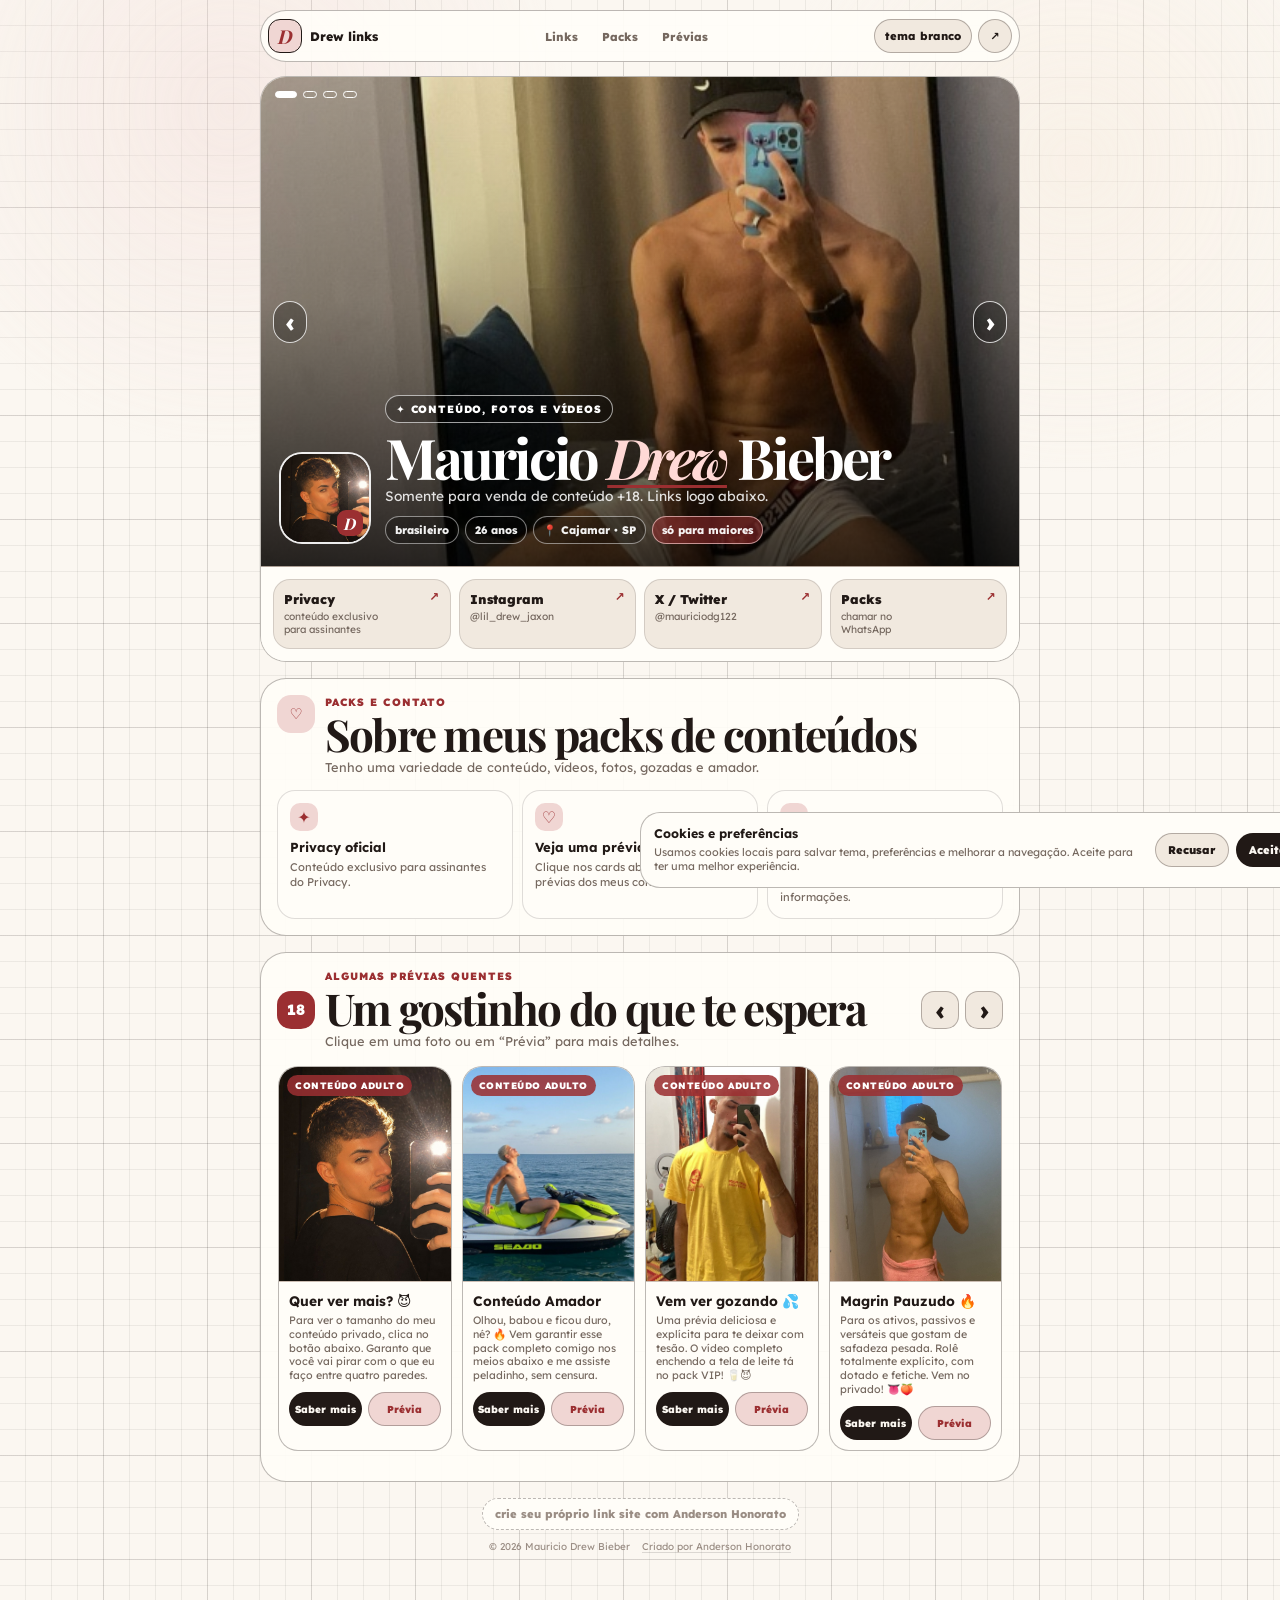
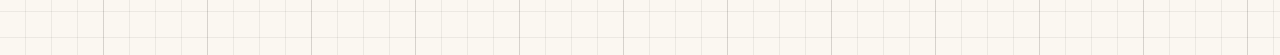
==== index.html @ f50de96e "first commit" ====
<!DOCTYPE html>
<html lang="pt-BR" data-theme="white">
<head>
  <meta charset="UTF-8" />
  <meta name="viewport" content="width=device-width, initial-scale=1.0" />

  <title>Mauricio Drew Bieber — Packs de conteúdo</title>
  <meta name="description" content="Links oficiais, packs de conteúdo e prévias de Mauricio Drew Bieber." />
  <meta name="robots" content="index, follow" />
  <meta name="theme-color" content="#fbf7f1" />

  <meta property="og:title" content="Mauricio Drew Bieber — Packs de conteúdo" />
  <meta property="og:description" content="Privacy, Instagram, X, WhatsApp e prévias selecionadas." />
  <meta property="og:type" content="website" />
  <meta property="og:image" content="assets/capas/4.jpg" />

  <link rel="preconnect" href="https://fonts.googleapis.com" />
  <link rel="preconnect" href="https://fonts.gstatic.com" crossorigin />
  <link href="https://fonts.googleapis.com/css2?family=Lexend:wght@400;500;600;700;800&family=Playfair+Display:ital,wght@0,700;1,700&display=swap" rel="stylesheet" />
  <link rel="stylesheet" href="style.css" />
</head>

<body>
  <div class="square-bg" aria-hidden="true"></div>

  <header class="site-header" id="siteHeader">
    <a class="brand" href="#top" aria-label="Voltar ao topo">
      <span class="brand-mark">D</span>
      <span class="brand-copy">Drew links</span>
    </a>

    <nav class="header-nav" aria-label="Navegação principal">
      <a href="#links">Links</a> 
      <a href="#packs">Packs</a>
      <a href="#previas">Prévias</a>
    </nav>

    <div class="header-actions">
      <button class="theme-button" id="themeButton" type="button">tema branco</button>
      <button class="share-button" id="sharePage" type="button" aria-label="Compartilhar">↗</button>
    </div>
  </header>

  <aside class="side-rail" id="sideRail" aria-label="Acessos rápidos">
    <a href="#top" class="rail-btn rail-top" aria-label="Voltar ao topo">↑</a>
    <a href="#links" class="rail-btn">links</a>
    <a href="#packs" class="rail-btn">packs</a>
    <a href="#previas" class="rail-btn">fotos</a>
  </aside>

  <a class="whatsapp-float" href="https://wa.me/5511950818317?text=Oi%20Mauricio%2C%20quero%20saber%20mais%20sobre%20os%20packs%20de%20conte%C3%BAdo" target="_blank" rel="noopener" aria-label="Chamar no WhatsApp">
    <span>✦</span>
    <b>WhatsApp</b>
  </a>

  <div class="wa-assistant" id="waAssistant" aria-live="polite">
    <button class="wa-close" id="waClose" type="button" aria-label="Fechar mensagem">×</button>
    <span class="wa-avatar">✦</span>
    <div>
      <strong id="waTitle">Drew bot</strong>
      <p id="waText">Quer ver os packs mais pedidos?</p>
      <a id="waBubbleLink" href="https://wa.me/5511950818317" target="_blank" rel="noopener">chamar agora</a>
    </div>
  </div>

  <main id="top" class="page-shell">
    <section class="profile-card" aria-labelledby="profileTitle">
      <div class="profile-cover">
        <div class="cover-slider">
          <img class="cover-img active" src="assets/capas/4.png" onerror="this.src='assets/capas/4.svg'" alt="Mauricio Drew Bieber foto de capa" />
          <img class="cover-img" src="assets/capas/1.png" onerror="this.src='assets/capas/1.svg'" alt="Mauricio Drew Bieber foto de capa" />
          <img class="cover-img" src="assets/capas/2.png" onerror="this.src='assets/capas/2.svg'" alt="Mauricio Drew Bieber foto de capa" />
          <img class="cover-img" src="assets/capas/3.png" onerror="this.src='assets/capas/3.svg'" alt="Mauricio Drew Bieber foto de capa" />
        </div>

        <button class="cover-arrow cover-arrow-left" id="coverPrev" type="button" aria-label="Foto anterior">‹</button>
        <button class="cover-arrow cover-arrow-right" id="coverNext" type="button" aria-label="Próxima foto">›</button>
        <div class="cover-dots" id="coverDots" aria-label="Indicadores de capa"></div>

        <div class="profile-info-grid">
          <div class="profile-icon-card">
            <img src="assets/capas/1.jpg" onerror="this.src='assets/capas/1.svg'" alt="Ícone de perfil Mauricio Drew Bieber" />
            <span class="profile-icon-mark">D</span>
          </div>

          <div class="profile-copy">
            <span class="profile-pill">✦ Conteúdo, Fotos e Vídeos</span>
            <h1 id="profileTitle">Mauricio <em>Drew</em> Bieber</h1>
            <p>Somente para venda de conteúdo +18. Links logo abaixo.</p>
            <div class="profile-meta">
              <span>brasileiro</span>
              <span>26 anos</span>
              <span>📍 Cajamar • SP</span>
              <span class="red-tag">só para maiores</span>
            </div>
          </div>
        </div>
      </div>

      <div id="links" class="social-board" aria-label="Links oficiais">
        <a href="https://privacy.com.br/@Garotinho43" target="_blank" rel="noopener">
          <span>Privacy</span>
          <small>conteúdo exclusivo para assinantes</small>
        </a>
        <a href="https://www.instagram.com/lil_drew_jaxon?igsh=MTAxaGxsZXdnMjhvYg%3D%3D&utm_source=qr" target="_blank" rel="noopener">
          <span>Instagram</span>
          <small>@lil_drew_jaxon</small>
        </a>
        <a href="https://x.com/mauriciodg122?s=11" target="_blank" rel="noopener">
          <span>X / Twitter</span>
          <small>@mauriciodg122</small>
        </a>
        <a href="https://wa.me/5511950818317?text=Oi%20Mauricio%2C%20quero%20saber%20mais%20sobre%20os%20packs%20de%20conte%C3%BAdo" target="_blank" rel="noopener">
          <span>Packs</span>
          <small>chamar no WhatsApp</small>
        </a>
      </div>
    </section>

    <section id="packs" class="section-block">
      <div class="section-title">
        <span class="title-icon">♡</span>
        <div>
          <small>packs e contato</small>
          <h2>Sobre meus packs de conteúdos</h2>
          <p>Tenho uma variedade de conteúdo, vídeos, fotos, gozadas e amador. </p>
        </div>
      </div>

      <div class="mini-grid">
        <article>
          <b>✦</b>
          <h3>Privacy oficial</h3>
          <p>Conteúdo exclusivo para assinantes do Privacy.</p>
        </article>
        <article>
          <b>♡</b>
          <h3>Veja uma prévia</h3>
          <p>Clique nos cards abaixo para ver prévias dos meus conteúdos.</p>
        </article>
        <article>
          <b>↗</b>
          <h3>Fale comigo</h3>
          <p>Clique no botão de contato para combinar valores e outras informações.</p>
        </article>
      </div>
    </section>

    <section id="previas" class="section-block previews-block">
      <div class="section-title section-title-row">
        <span class="title-icon red">18</span>
        <div>
          <small>Algumas prévias quentes</small>
          <h2>Um gostinho do que te espera</h2>
          <p>Clique em uma foto ou em “Prévia” para mais detalhes.</p>
        </div>

        <div class="carousel-controls">
          <button id="previewLeft" type="button" aria-label="Rolar para esquerda">‹</button>
          <button id="previewRight" type="button" aria-label="Rolar para direita">›</button>
        </div>
      </div>

      <div class="preview-scroller" id="previewScroller">

      </div>
    </section>

    <section class="creator-link">
      <a href="https://anderhonorato.github.io/meu-portfolio/index.html" target="_blank" rel="noopener">
        crie seu próprio link site com Anderson Honorato
      </a>
    </section>

    <footer class="footer">
      <span>© <span id="year"></span> Mauricio Drew Bieber</span>
      <a href="https://anderhonorato.github.io/meu-portfolio/index.html" target="_blank" rel="noopener">Criado por Anderson Honorato</a>
    </footer>
  </main>

  <div class="modal" id="photoModal" aria-hidden="true">
    <div class="modal-backdrop" data-close-modal></div>

    <article class="modal-box" role="dialog" aria-modal="true" aria-labelledby="modalTitle">
      <button class="modal-close" type="button" data-close-modal aria-label="Fechar">×</button>

      <div class="modal-media">
        <img id="modalImage" src="" alt="" />
        <div class="adult-cover" id="adultCover">
          <span>+18</span>
          <strong>ATENÇÃO CONTEÚDO ADULTO</strong>
          <p>Ao clicar em ver previa agora, você concorda que tem 18 anos ou mais.</p>
          <button id="unlockAdult" type="button">ver prévia agora</button>
        </div>
      </div>

      <div class="modal-copy">
        <span class="modal-tag">Magrinho e Pauzudo</span>
        <h2 id="modalTitle">Afim de ver sem cueca?</h2>
        <p id="modalText">Se quiser ver mais, clique no botão abaixo, garanto que não vai se arrepender.</p>

        <div class="modal-actions">
          <a id="modalWhats" href="#" target="_blank" rel="noopener">Saber mais no WhatsApp</a>
          <a id="modalInstagram" href="https://www.instagram.com/lil_drew_jaxon?igsh=MTAxaGxsZXdnMjhvYg%3D%3D&utm_source=qr" target="_blank" rel="noopener">Instagram</a>
          <button id="modalShare" type="button">Compartilhar</button>
        </div>
      </div>
    </article>
  </div>

  <div class="cookie-banner" id="cookieBanner" role="dialog" aria-live="polite" aria-label="Preferências de cookies">
    <div>
      <strong>Cookies e preferências</strong>
      <p>Usamos cookies locais para salvar tema, preferências e melhorar a navegação. Aceite para ter uma melhor experiência.</p>
    </div>
    <div class="cookie-actions">
      <button id="cookieReject" type="button">Recusar</button>
      <button id="cookieAccept" type="button">Aceitar</button>
    </div>
  </div>

  <script src="script.js"></script>
</body>
</html>
---- style.css ----
/* ======================================================
   Criado por Anderson Honorato
   ====================================================== */

*,
*::before,
*::after {
  box-sizing: border-box;
}

:root {
  --font: "Lexend", system-ui, -apple-system, BlinkMacSystemFont, "Segoe UI", sans-serif;
  --display: "Playfair Display", Georgia, serif;
  --ease: cubic-bezier(.2, .8, .2, 1);
  --site-width: 760px;
  --wide-width: 1040px;
  --radius-xl: 26px;
  --radius-lg: 20px;
  --radius-md: 14px;
  --radius-sm: 10px;
}

html[data-theme="white"] {
  color-scheme: light;
  --bg: #fbf7f1;
  --panel: #fffdf8;
  --panel-2: #f1e9df;
  --panel-3: #e7d9cc;
  --ink: #211916;
  --muted: #75685f;
  --soft: #9a8d84;
  --line: rgba(33, 25, 22, .14);
  --line-strong: rgba(33, 25, 22, .30);
  --accent: #a15f4f;
  --red: #9b2f31;
  --red-soft: #f0d6d3;
  --cream: #f7eadc;
  --grid: rgba(33, 25, 22, .065);
  --grid-strong: rgba(33, 25, 22, .105);
}

html[data-theme="offwhite"] {
  color-scheme: light;
  --bg: #f2eadf;
  --panel: #fff7ec;
  --panel-2: #ecded0;
  --panel-3: #dccbb9;
  --ink: #251a16;
  --muted: #746255;
  --soft: #9d8a7c;
  --line: rgba(37, 26, 22, .16);
  --line-strong: rgba(37, 26, 22, .32);
  --accent: #965b49;
  --red: #963033;
  --red-soft: #ead0cb;
  --cream: #f8ead8;
  --grid: rgba(37, 26, 22, .075);
  --grid-strong: rgba(37, 26, 22, .12);
}

html[data-theme="gray"] {
  color-scheme: dark;
  --bg: #242424;
  --panel: #303030;
  --panel-2: #3b3b3b;
  --panel-3: #494949;
  --ink: #f7f0e8;
  --muted: #c4b7ad;
  --soft: #91877f;
  --line: rgba(247, 240, 232, .14);
  --line-strong: rgba(247, 240, 232, .30);
  --accent: #d0a084;
  --red: #e07776;
  --red-soft: #4b3231;
  --cream: #3a332e;
  --grid: rgba(247, 240, 232, .06);
  --grid-strong: rgba(247, 240, 232, .105);
}

html[data-theme="black"] {
  color-scheme: dark;
  --bg: #060606;
  --panel: #111111;
  --panel-2: #1a1a1a;
  --panel-3: #292929;
  --ink: #f7f2ea;
  --muted: #c0b4aa;
  --soft: #80766d;
  --line: rgba(247, 242, 234, .13);
  --line-strong: rgba(247, 242, 234, .28);
  --accent: #d39a7d;
  --red: #e07573;
  --red-soft: #3a2322;
  --cream: #1e1916;
  --grid: rgba(247, 242, 234, .052);
  --grid-strong: rgba(247, 242, 234, .09);
}

html {
  scroll-behavior: smooth;
}

body {
  margin: 0;
  min-height: 100dvh;
  font-family: var(--font);
  color: var(--ink);
  background:
    linear-gradient(var(--grid-strong) 1px, transparent 1px),
    linear-gradient(90deg, var(--grid-strong) 1px, transparent 1px),
    linear-gradient(var(--grid) 1px, transparent 1px),
    linear-gradient(90deg, var(--grid) 1px, transparent 1px),
    var(--bg);
  background-size: 104px 104px, 104px 104px, 26px 26px, 26px 26px, auto;
  background-position: -1px -1px;
  -webkit-font-smoothing: antialiased;
  text-rendering: optimizeLegibility;
}

a,
button {
  font: inherit;
  color: inherit;
}

a {
  text-decoration: none;
}

button {
  cursor: pointer;
}

.square-bg {
  position: fixed;
  inset: 0;
  z-index: -1;
  pointer-events: none;
  background:
    radial-gradient(circle at 18% 12%, color-mix(in srgb, var(--red-soft) 50%, transparent), transparent 26%),
    radial-gradient(circle at 84% 18%, color-mix(in srgb, var(--cream) 58%, transparent), transparent 24%),
    transparent;
  opacity: .75;
}

/* Header */
.site-header {
  position: sticky;
  top: 10px;
  z-index: 80;
  display: flex;
  width: min(var(--site-width), calc(100% - 22px));
  min-height: 52px;
  align-items: center;
  justify-content: space-between;
  gap: 10px;
  margin: 10px auto 0;
  padding: 7px;
  border: 1.5px solid var(--line-strong);
  border-radius: 999px;
  background: color-mix(in srgb, var(--panel) 94%, transparent);
  transition: transform .24s var(--ease), opacity .24s var(--ease);
}

.site-header.is-hidden {
  transform: translateY(calc(-100% - 18px));
  opacity: 0;
  pointer-events: none;
}

.brand {
  display: inline-flex;
  align-items: center;
  gap: 8px;
  min-width: 0;
}

.brand-mark {
  display: grid;
  width: 34px;
  height: 34px;
  place-items: center;
  border: 1.5px solid var(--ink);
  border-radius: 12px;
  background: var(--red-soft);
  color: var(--red);
  font-family: var(--display);
  font-size: 1.2rem;
  font-style: italic;
  font-weight: 700;
}

.brand-copy {
  overflow: hidden;
  color: var(--ink);
  font-size: .78rem;
  font-weight: 800;
  text-overflow: ellipsis;
  white-space: nowrap;
}

.header-nav {
  display: flex;
  gap: 4px;
}

.header-nav a {
  padding: 8px 10px;
  border-radius: 999px;
  color: var(--muted);
  font-size: .72rem;
  font-weight: 800;
}

.header-nav a:hover {
  background: var(--panel-2);
  color: var(--ink);
}

.header-actions {
  display: flex;
  gap: 6px;
}

.theme-button,
.share-button {
  min-height: 34px;
  border: 1.5px solid var(--line-strong);
  border-radius: 999px;
  background: var(--panel-2);
  color: var(--ink);
  font-size: .7rem;
  font-weight: 800;
}

.theme-button {
  padding: 0 10px;
}

.share-button {
  width: 34px;
}

/* Side rail */
.side-rail {
  position: fixed;
  z-index: 75;
  right: 12px;
  top: 50%;
  display: grid;
  gap: 7px;
  transform: translate(18px, -50%);
  opacity: 0;
  pointer-events: none;
  transition: transform .2s var(--ease), opacity .2s var(--ease);
}

.side-rail.is-visible {
  transform: translate(0, -50%);
  opacity: 1;
  pointer-events: auto;
}

.rail-btn {
  display: grid;
  min-width: 42px;
  min-height: 38px;
  place-items: center;
  border: 1.5px solid var(--line-strong);
  border-radius: 12px;
  background: var(--panel);
  color: var(--ink);
  font-size: .58rem;
  font-weight: 900;
  text-transform: uppercase;
}

.rail-top {
  border-radius: 999px;
  background: var(--ink);
  color: var(--bg);
  font-size: 1rem;
}

/* WhatsApp */
.whatsapp-float {
  position: fixed;
  right: 15px;
  bottom: 14px;
  z-index: 90;
  display: inline-flex;
  align-items: center;
  gap: 7px;
  min-height: 44px;
  padding: 0 12px;
  border: 1.5px solid #083a1a;
  border-radius: 999px;
  background: #25d366;
  color: #07150b;
  font-size: .78rem;
  font-weight: 900;
}

.whatsapp-float span {
  display: grid;
  width: 22px;
  height: 22px;
  place-items: center;
  border: 1.4px solid currentColor;
  border-radius: 50%;
}

.wa-assistant {
  position: fixed;
  right: 14px;
  bottom: 70px;
  z-index: 92;
  display: grid;
  grid-template-columns: auto 1fr;
  gap: 10px;
  width: min(310px, calc(100vw - 28px));
  padding: 13px 40px 13px 13px;
  border: 1.5px solid var(--line-strong);
  border-radius: 20px 20px 6px 20px;
  background: var(--panel);
  color: var(--ink);
  transform: translateY(16px) scale(.97);
  opacity: 0;
  pointer-events: none;
  transition: opacity .22s var(--ease), transform .22s var(--ease);
}

.wa-assistant.is-visible {
  transform: translateY(0) scale(1);
  opacity: 1;
  pointer-events: auto;
}

.wa-close {
  position: absolute;
  right: 9px;
  top: 8px;
  width: 24px;
  height: 24px;
  border: 1px solid var(--line-strong);
  border-radius: 50%;
  background: var(--panel-2);
  font-size: .95rem;
  line-height: 1;
}

.wa-avatar {
  display: grid;
  width: 34px;
  height: 34px;
  place-items: center;
  border-radius: 13px;
  background: var(--red-soft);
  color: var(--red);
  font-weight: 900;
  animation: softPulse 2.6s ease-in-out infinite;
}

.wa-assistant strong {
  display: block;
  font-size: .78rem;
}

.wa-assistant p {
  margin: 3px 0 8px;
  color: var(--muted);
  font-size: .74rem;
  line-height: 1.32;
}

.wa-assistant a {
  display: inline-flex;
  padding: 7px 10px;
  border-radius: 999px;
  background: var(--ink);
  color: var(--bg);
  font-size: .68rem;
  font-weight: 900;
}

/* Layout */
.page-shell {
  width: min(var(--site-width), calc(100% - 22px));
  margin: 14px auto 44px;
}

.profile-card {
  overflow: hidden;
  border: 1.5px solid var(--line-strong);
  border-radius: var(--radius-xl);
  background: var(--panel);
}

.profile-cover {
  position: relative;
  min-height: 490px;
  overflow: hidden;
  border-bottom: 1.5px solid var(--line-strong);
  background: var(--panel-3);
}

.cover-slider,
.cover-img {
  position: absolute;
  inset: 0;
}

.cover-img {
  width: 100%;
  height: 100%;
  object-fit: cover;
  object-position: center 20%;
  opacity: 0;
  transform: scale(1.018);
  transition: opacity .52s var(--ease), transform .72s var(--ease);
}

.cover-img.active {
  opacity: 1;
  transform: scale(1);
}

.profile-cover::after {
  content: "";
  position: absolute;
  inset: 0;
  background:
    linear-gradient(to bottom, rgba(0,0,0,.04), rgba(0,0,0,.20) 46%, rgba(0,0,0,.76)),
    linear-gradient(90deg, rgba(0,0,0,.16), transparent 36%, rgba(0,0,0,.10));
}

.profile-info-grid {
  position: absolute;
  z-index: 4;
  right: 18px;
  bottom: 22px;
  left: 18px;
  display: grid;
  grid-template-columns: 92px 1fr;
  align-items: end;
  gap: 14px;
  color: #fff;
}

.profile-icon-card {
  position: relative;
  aspect-ratio: 1;
  overflow: hidden;
  border: 2px solid rgba(255,255,255,.92);
  border-radius: 23px;
  background: rgba(0,0,0,.22);
}

.profile-icon-card img {
  width: 100%;
  height: 100%;
  object-fit: cover;
}

.profile-icon-mark {
  position: absolute;
  right: 6px;
  bottom: 6px;
  display: grid;
  width: 26px;
  height: 26px;
  place-items: center;
  border-radius: 9px;
  background: var(--red);
  color: #fff;
  font-family: var(--display);
  font-style: italic;
  font-weight: 700;
}

.profile-pill {
  display: inline-flex;
  gap: 5px;
  padding: 6px 10px;
  border: 1.4px solid rgba(255,255,255,.62);
  border-radius: 999px;
  background: rgba(0,0,0,.25);
  color: #fff;
  font-size: .66rem;
  font-weight: 900;
  text-transform: uppercase;
  letter-spacing: .08em;
}

#profileTitle {
  font-size: 3.5rem; /* Ajuste este valor (ex: 1.2rem, 1.8rem) até ficar do tamanho que deseja */
  margin-top: 10px;  /* Opcional: ajuste de espaçamento superior */
  margin-bottom: 5px;/* Opcional: ajuste de espaçamento inferior */
}

/* Garante que o texto em itálico acompanhe o tamanho ou tenha um destaque sutil */
#profileTitle em {
  font-style: italic;
}

.profile-copy h1 {
  max-width: 540px;
  margin: 9px 0 5px;
  font-family: var(--display);
  font-size: clamp(2.4rem, 7vw, 4.7rem);
  line-height: .87;
  letter-spacing: -.055em;
}

.profile-copy h1 em {
  color: #ffd9d6;
  font-style: italic;
  text-decoration: underline;
  text-decoration-thickness: 3px;
  text-underline-offset: 5px;
  text-decoration-color: var(--red);
}

.profile-copy p {
  max-width: 420px;
  margin: 0;
  color: rgba(255,255,255,.86);
  font-size: .86rem;
  line-height: 1.38;
}

.profile-meta {
  display: flex;
  flex-wrap: wrap;
  gap: 6px;
  margin-top: 10px;
}

.profile-meta span {
  padding: 6px 9px;
  border: 1px solid rgba(255,255,255,.48);
  border-radius: 999px;
  background: rgba(0,0,0,.22);
  color: rgba(255,255,255,.94);
  font-size: .68rem;
  font-weight: 800;
}

.profile-meta .red-tag {
  border-color: rgba(255, 210, 210, .65);
  background: rgba(155, 47, 49, .52);
}

.cover-arrow {
  position: absolute;
  z-index: 5;
  top: 50%;
  width: 34px;
  height: 42px;
  border: 1.5px solid rgba(255,255,255,.78);
  border-radius: 999px;
  background: rgba(0,0,0,.25);
  color: #fff;
  font-size: 1.55rem;
  font-weight: 900;
  transform: translateY(-50%);
}

.cover-arrow-left { left: 12px; }
.cover-arrow-right { right: 12px; }

.cover-dots {
  position: absolute;
  z-index: 5;
  top: 14px;
  left: 14px;
  display: flex;
  gap: 6px;
}

.cover-dot {
  width: 7px;
  height: 7px;
  border: 1px solid #fff;
  border-radius: 999px;
  background: transparent;
}

.cover-dot.active {
  width: 22px;
  background: #fff;
}

/* Links centralizados */
.social-board {
  display: grid;
  grid-template-columns: repeat(4, 1fr);
  gap: 8px;
  padding: 12px;
  background: var(--panel);
}

.social-board a {
  position: relative;
  min-height: 66px;
  padding: 11px 10px;
  border: 1.5px solid var(--line);
  border-radius: 17px;
  background: var(--panel-2);
  color: var(--ink);
  text-align: left;
  overflow: hidden;
}

.social-board a::after {
  content: "↗";
  position: absolute;
  right: 10px;
  top: 9px;
  color: var(--red);
  font-size: .74rem;
  font-weight: 900;
}

.social-board span,
.social-board small {
  display: block;
}

.social-board span {
  margin-bottom: 4px;
  font-size: .8rem;
  font-weight: 900;
}

.social-board small {
  max-width: 96px;
  color: var(--muted);
  font-size: .64rem;
  line-height: 1.25;
}

/* Blocks */
.section-block {
  margin-top: 16px;
  padding: 16px;
  border: 1.5px solid var(--line-strong);
  border-radius: var(--radius-xl);
  background: color-mix(in srgb, var(--panel) 92%, transparent);
}

.section-title {
  display: flex;
  gap: 10px;
  margin-bottom: 13px;
  align-items: flex-start;
}

.title-icon {
  display: grid;
  width: 38px;
  height: 38px;
  flex: 0 0 38px;
  place-items: center;
  border-radius: 14px;
  background: var(--red-soft);
  color: var(--red);
  font-size: .92rem;
  font-weight: 900;
  animation: flirtFloat 3.8s ease-in-out infinite;
}

.title-icon.red {
  background: var(--red);
  color: #fff;
}

.section-title small {
  display: block;
  margin-bottom: 4px;
  color: var(--red);
  font-size: .66rem;
  font-weight: 900;
  text-transform: uppercase;
  letter-spacing: .1em;
}

.section-title h2 {
  margin: 0;
  font-family: var(--display);
  font-size: clamp(1.75rem, 4vw, 2.75rem);
  line-height: .95;
  letter-spacing: -.04em;
}

.section-title p {
  max-width: 600px;
  margin: 5px 0 0;
  color: var(--muted);
  font-size: .8rem;
  line-height: 1.4;
}

.mini-grid {
  display: grid;
  grid-template-columns: repeat(3, 1fr);
  gap: 9px;
}

.mini-grid article {
  padding: 12px;
  border: 1.5px solid var(--line);
  border-radius: 18px;
  background: var(--panel);
}

.mini-grid b {
  display: grid;
  width: 28px;
  height: 28px;
  place-items: center;
  margin-bottom: 8px;
  border-radius: 10px;
  background: var(--red-soft);
  color: var(--red);
}

.mini-grid h3 {
  margin: 0 0 5px;
  font-size: .82rem;
}

.mini-grid p {
  margin: 0;
  color: var(--muted);
  font-size: .7rem;
  line-height: 1.35;
}

.section-title-row {
  align-items: center;
}

.section-title-row > div:nth-child(2) {
  flex: 1;
}

.carousel-controls {
  display: flex;
  gap: 6px;
}

.carousel-controls button {
  width: 38px;
  height: 38px;
  border: 1.5px solid var(--line-strong);
  border-radius: 13px;
  background: var(--panel-2);
  color: var(--ink);
  font-size: 1.55rem;
  font-weight: 900;
  line-height: 1;
}

.preview-scroller {
  display: flex;
  gap: 10px;
  overflow-x: auto;
  scroll-behavior: smooth;
  scroll-snap-type: x proximity;
  padding: 2px 1px 14px;
  scrollbar-width: thin;
  scrollbar-color: var(--red) var(--panel-3);
}

.preview-scroller::-webkit-scrollbar {
  height: 10px;
}

.preview-scroller::-webkit-scrollbar-track {
  border-radius: 999px;
  background: var(--panel-3);
}

.preview-scroller::-webkit-scrollbar-thumb {
  border: 2px solid var(--panel-3);
  border-radius: 999px;
  background: linear-gradient(90deg, var(--red), var(--accent));
}

.preview-card {
  flex: 0 0 calc((100% - 30px) / 4);
  min-width: 0;
  scroll-snap-align: start;
  border: 1.5px solid var(--line-strong);
  border-radius: 20px;
  background: var(--panel);
  overflow: hidden;
  transition: transform .2s var(--ease), border-color .2s var(--ease);
}

.preview-card:hover {
  transform: translateY(-5px);
  border-color: color-mix(in srgb, var(--red) 52%, var(--line-strong));
}

.preview-media {
  position: relative;
  display: block;
  width: 100%;
  aspect-ratio: 4 / 5;
  padding: 0;
  border: 0;
  border-bottom: 1.5px solid var(--line);
  background: var(--panel-3);
  overflow: hidden;
}

.preview-media img {
  position: absolute;
  inset: 0;
  width: 100%;
  height: 100%;
  object-fit: cover;
  object-position: center top;
  transition: transform .28s var(--ease);
}

.preview-card:hover img {
  transform: scale(1.03);
}

.preview-label {
  position: absolute;
  left: 8px;
  top: 8px;
  z-index: 3;
  padding: 5px 8px;
  border-radius: 999px;
  background: rgba(155,47,49,.86);
  color: #fff;
  font-size: .58rem;
  font-weight: 900;
  letter-spacing: .06em;
  text-transform: uppercase;
}

.preview-body {
  padding: 10px;
}

.preview-body h3 {
  margin: 0 0 5px;
  font-size: .86rem;
}

.preview-body p {
  min-height: 34px;
  margin: 0;
  color: var(--muted);
  font-size: .67rem;
  line-height: 1.3;
}

.preview-actions {
  display: grid;
  grid-template-columns: 1fr 1fr;
  gap: 6px;
  margin-top: 9px;
}

.preview-actions a,
.preview-actions button {
  display: inline-flex;
  min-height: 34px;
  align-items: center;
  justify-content: center;
  border: 1.4px solid var(--line-strong);
  border-radius: 999px;
  font-size: .63rem;
  font-weight: 900;
  text-align: center;
}

.preview-actions a {
  background: var(--ink);
  color: var(--bg);
}

.preview-actions button {
  background: var(--red-soft);
  color: var(--red);
}

.creator-link {
  margin: 16px 0 10px;
  text-align: center;
}

.creator-link a {
  display: inline-flex;
  padding: 8px 12px;
  border: 1px dashed var(--line-strong);
  border-radius: 999px;
  background: var(--panel);
  color: var(--soft);
  font-size: .7rem;
  font-weight: 800;
}

.footer {
  display: flex;
  justify-content: center;
  gap: 7px 12px;
  flex-wrap: wrap;
  padding-bottom: 58px;
  color: var(--soft);
  font-size: .62rem;
  text-align: center;
}

.footer a {
  color: var(--soft);
  border-bottom: 1px solid var(--line);
}

/* Modal corrigido */
.modal {
  position: fixed;
  inset: 0;
  z-index: 220;
  display: none;
  align-items: center;
  justify-content: center;
  padding: 14px;
}

.modal.is-open {
  display: flex;
}

.modal-backdrop {
  position: absolute;
  inset: 0;
  background:
    linear-gradient(var(--grid-strong) 1px, transparent 1px),
    linear-gradient(90deg, var(--grid-strong) 1px, transparent 1px),
    rgba(0,0,0,.72);
  background-size: 30px 30px;
}

.modal-box {
  position: relative;
  z-index: 1;
  display: grid;
  grid-template-columns: minmax(0, .98fr) minmax(270px, .72fr);
  width: min(820px, 100%);
  max-height: min(760px, calc(100dvh - 28px));
  overflow: hidden;
  border: 1.5px solid var(--line-strong);
  border-radius: 24px;
  background: var(--panel);
  color: var(--ink);
}

.modal-close {
  position: absolute;
  z-index: 8;
  right: 10px;
  top: 10px;
  width: 34px;
  height: 34px;
  border: 1.5px solid var(--line-strong);
  border-radius: 999px;
  background: var(--panel);
  color: var(--ink);
  font-size: 1.15rem;
  font-weight: 900;
}

.modal-media {
  position: relative;
  min-height: 520px;
  border-right: 1.5px solid var(--line-strong);
  background: var(--panel-3);
  overflow: hidden;
}

.modal-media img {
  display: block;
  width: 100%;
  height: 100%;
  max-height: min(760px, calc(100dvh - 28px));
  object-fit: cover;
  object-position: center top;
  filter: blur(8px) brightness(.82);
  transform: scale(1.015);
  transition: filter .24s var(--ease), transform .24s var(--ease);
}

.modal.is-unlocked .modal-media img {
  filter: blur(0) brightness(1);
  transform: scale(1);
}

.adult-cover {
  position: absolute;
  inset: 0;
  display: grid;
  place-content: center;
  gap: 7px;
  padding: 18px;
  text-align: center;
  background: rgba(0,0,0,.30);
  color: #fff;
}

.modal.is-unlocked .adult-cover {
  display: none;
}

.adult-cover span {
  display: grid;
  width: 54px;
  height: 54px;
  place-items: center;
  margin: 0 auto;
  border: 1.5px solid rgba(255,255,255,.9);
  border-radius: 16px;
  background: rgba(155,47,49,.82);
  font-weight: 900;
}

.adult-cover strong {
  font-size: .95rem;
}

.adult-cover p {
  margin: 0;
  color: rgba(255,255,255,.78);
  font-size: .76rem;
}

.adult-cover button {
  min-height: 40px;
  margin-top: 6px;
  padding: 0 14px;
  border: 1.5px solid rgba(255,255,255,.82);
  border-radius: 999px;
  background: #fff;
  color: #201916;
  font-size: .76rem;
  font-weight: 900;
}

.modal-copy {
  display: flex;
  flex-direction: column;
  justify-content: flex-end;
  min-width: 0;
  padding: 22px;
}

.modal-tag {
  color: var(--red);
  font-size: .65rem;
  font-weight: 900;
  text-transform: uppercase;
  letter-spacing: .1em;
}

.modal-copy h2 {
  margin: 7px 0;
  font-family: var(--display);
  font-size: clamp(1.9rem, 5vw, 3.2rem);
  line-height: .95;
}

.modal-copy p {
  margin: 0;
  color: var(--muted);
  font-size: .8rem;
  line-height: 1.45;
}

.modal-actions {
  display: grid;
  gap: 8px;
  margin-top: 16px;
}

.modal-actions a,
.modal-actions button {
  display: inline-flex;
  min-height: 42px;
  align-items: center;
  justify-content: center;
  border: 1.5px solid var(--line-strong);
  border-radius: 999px;
  background: var(--panel-2);
  font-size: .76rem;
  font-weight: 900;
}

.modal-actions a:first-child {
  background: var(--ink);
  color: var(--bg);
}

/* Cookies */
.cookie-banner {
  position: fixed;
  left: 50%;
  bottom: 12px;
  z-index: 230;
  display: none;
  grid-template-columns: 1fr auto;
  gap: 14px;
  width: min(680px, calc(100vw - 24px));
  padding: 13px;
  border: 1.5px solid var(--line-strong);
  border-radius: 20px;
  background: var(--panel);
  color: var(--ink);
}

.cookie-banner.is-visible {
  display: grid;
}

.cookie-banner strong {
  display: block;
  font-size: .78rem;
}

.cookie-banner p {
  margin: 4px 0 0;
  color: var(--muted);
  font-size: .68rem;
  line-height: 1.35;
}

.cookie-actions {
  display: flex;
  gap: 7px;
  align-items: center;
}

.cookie-actions button {
  min-height: 34px;
  padding: 0 12px;
  border: 1.5px solid var(--line-strong);
  border-radius: 999px;
  background: var(--panel-2);
  font-size: .7rem;
  font-weight: 900;
}

.cookie-actions button:last-child {
  background: var(--ink);
  color: var(--bg);
}

@keyframes softPulse {
  0%, 100% { transform: scale(1); }
  50% { transform: scale(1.055) rotate(-3deg); }
}

@keyframes flirtFloat {
  0%, 100% { transform: translateY(0) rotate(0); }
  50% { transform: translateY(-3px) rotate(-4deg); }
}

/* PC maior: centralizado, não página inteira */
@media (min-width: 980px) {
  .page-shell,
  .site-header {
    width: min(var(--site-width), calc(100% - 32px));
  }

  .preview-card {
    flex-basis: calc((100% - 30px) / 4);
  }
}

@media (max-width: 760px) {
  body {
    background-size: 82px 82px, 82px 82px, 22px 22px, 22px 22px, auto;
  }

  .site-header {
    width: min(100% - 16px, var(--site-width));
    min-height: 48px;
    top: 8px;
  }

  .brand-copy,
  .header-nav {
    display: none;
  }

  .brand-mark {
    width: 32px;
    height: 32px;
  }

  .theme-button,
  .share-button {
    min-height: 32px;
  }

  .share-button {
    width: 32px;
  }

  .page-shell {
    width: min(100% - 16px, var(--site-width));
    margin-top: 10px;
  }

  .profile-card {
    border-radius: 22px;
  }

  .profile-cover {
    min-height: 560px;
  }

  .profile-info-grid {
    grid-template-columns: 72px 1fr;
    gap: 10px;
    right: 13px;
    bottom: 18px;
    left: 13px;
  }

  .profile-icon-card {
    border-radius: 18px;
  }

  .profile-copy h1 {
    font-size: clamp(2.1rem, 12vw, 3.4rem);
  }

  .profile-copy p {
    font-size: .78rem;
  }

  .profile-meta span {
    font-size: .62rem;
  }

  .social-board {
    grid-template-columns: 1fr 1fr;
    padding: 10px;
    gap: 7px;
  }

  .social-board a {
    min-height: 60px;
    padding: 10px 9px;
  }

  .section-block {
    margin-top: 12px;
    padding: 13px;
    border-radius: 22px;
  }

  .section-title {
    gap: 9px;
  }

  .section-title h2 {
    font-size: 1.7rem;
  }

  .section-title p {
    font-size: .72rem;
  }

  .mini-grid {
    grid-template-columns: 1fr;
    gap: 7px;
  }

  .mini-grid article {
    padding: 10px;
  }

  .section-title-row {
    flex-wrap: wrap;
  }

  .carousel-controls {
    width: 100%;
    justify-content: flex-end;
  }

  .preview-card {
    flex-basis: min(72vw, 270px);
  }

  .preview-body h3 {
    font-size: .82rem;
  }

  .side-rail {
    right: 8px;
  }

  .rail-btn {
    min-width: 38px;
    min-height: 35px;
    font-size: .52rem;
  }

  .whatsapp-float {
    right: 10px;
    bottom: 10px;
    min-height: 42px;
  }

  .whatsapp-float b {
    display: none;
  }

  .wa-assistant {
    right: 10px;
    bottom: 62px;
  }

  .modal {
    padding: 10px;
  }

  .modal-box {
    grid-template-columns: 1fr;
    max-height: calc(100dvh - 20px);
    overflow-y: auto;
  }

  .modal-media {
    min-height: min(62dvh, 530px);
    border-right: 0;
    border-bottom: 1.5px solid var(--line-strong);
  }

  .modal-media img {
    max-height: none;
  }

  .modal-copy {
    padding: 18px;
  }

  .cookie-banner {
    grid-template-columns: 1fr;
    bottom: 68px;
  }

  .cookie-actions {
    justify-content: flex-end;
  }
}

@media (max-width: 420px) {
  .profile-cover {
    min-height: 540px;
  }

  .profile-info-grid {
    grid-template-columns: 60px 1fr;
  }

  .profile-copy h1 {
    font-size: 2.15rem;
  }

  .profile-copy p {
    display: none;
  }

  .social-board small {
    font-size: .6rem;
  }

  .preview-card {
    flex-basis: 78vw;
  }
}

@media (prefers-reduced-motion: reduce) {
  *,
  *::before,
  *::after {
    animation-duration: .001ms !important;
    animation-iteration-count: 1 !important;
    scroll-behavior: auto !important;
    transition-duration: .001ms !important;
  }
}
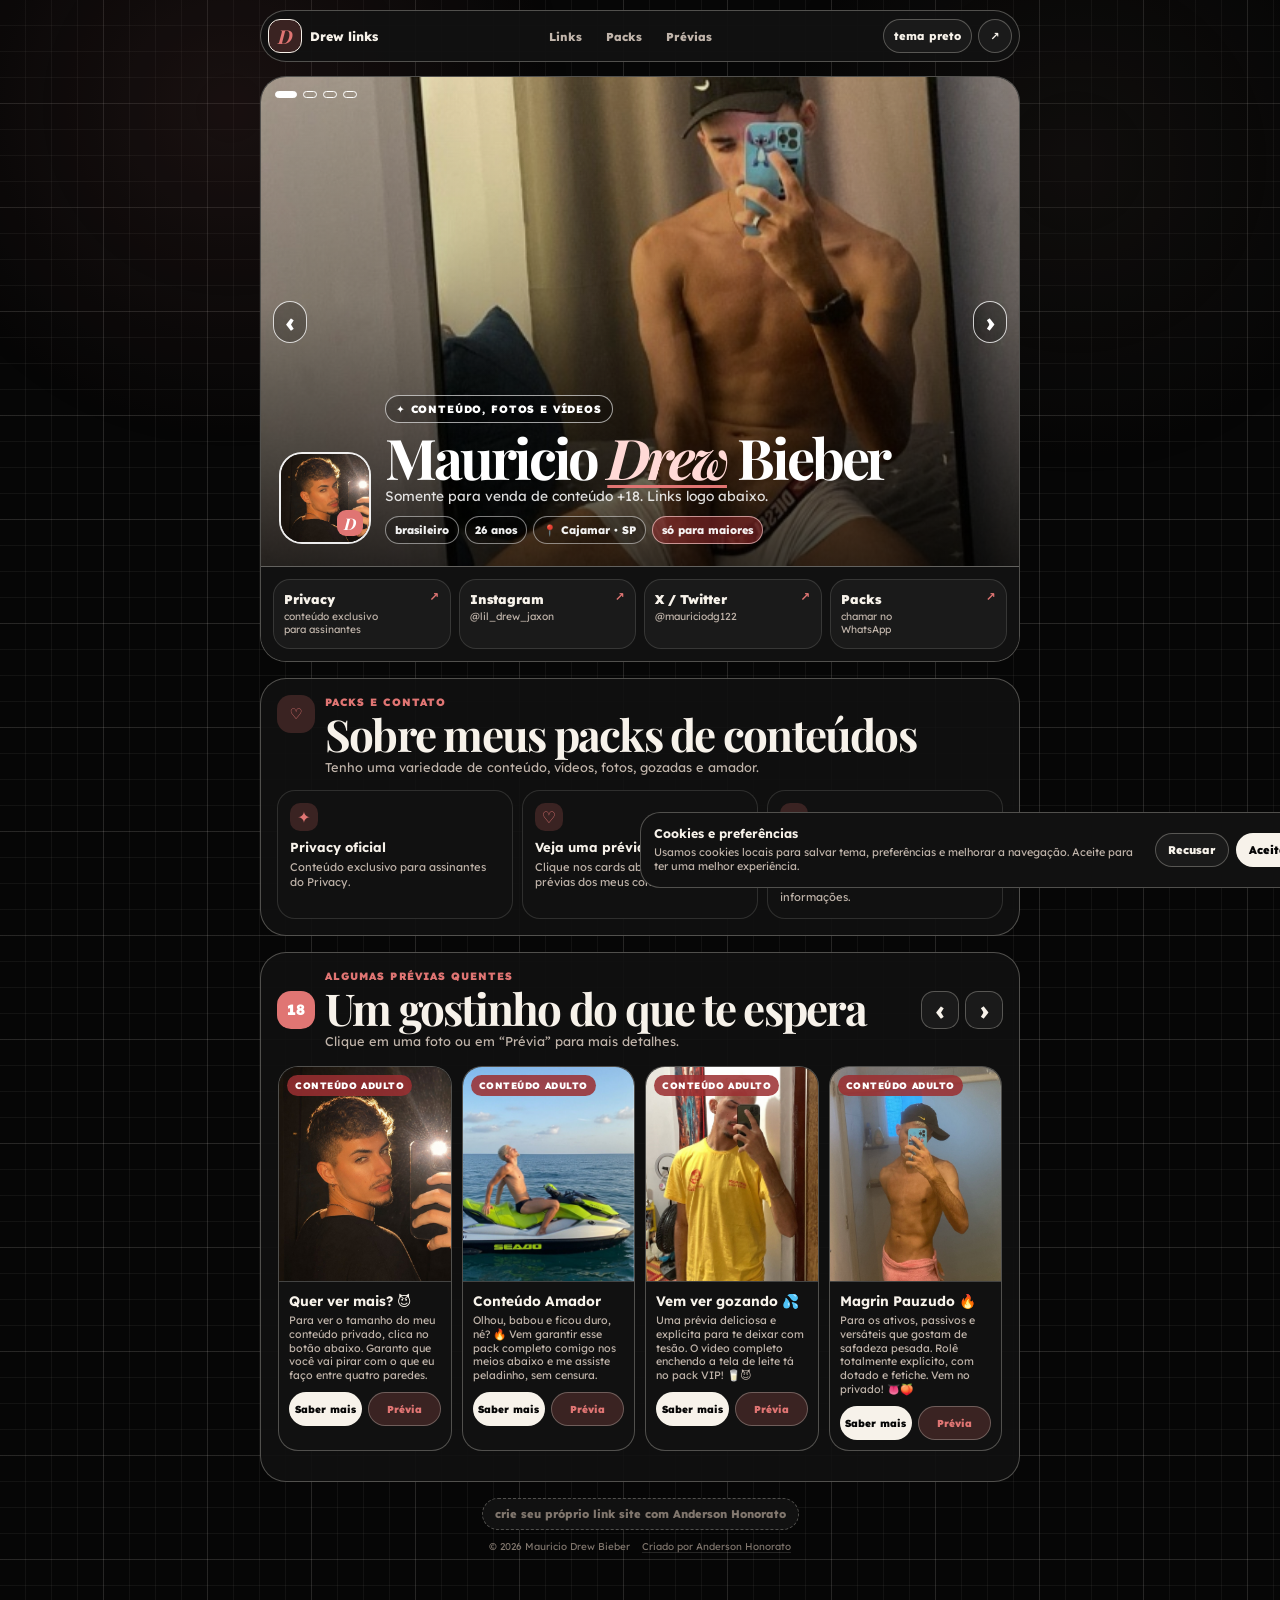
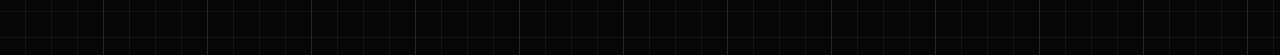
==== commit 412e458a: "alterar tema padrao para escuro (black)" ====
--- a/index.html
+++ b/index.html
@@ -1,5 +1,5 @@
 <!DOCTYPE html>
-<html lang="pt-BR" data-theme="white">
+<html lang="pt-BR" data-theme="black">
 <head>
   <meta charset="UTF-8" />
   <meta name="viewport" content="width=device-width, initial-scale=1.0" />
@@ -7,7 +7,7 @@
   <title>Mauricio Drew Bieber — Packs de conteúdo</title>
   <meta name="description" content="Links oficiais, packs de conteúdo e prévias de Mauricio Drew Bieber." />
   <meta name="robots" content="index, follow" />
-  <meta name="theme-color" content="#fbf7f1" />
+  <meta name="theme-color" content="#060606" />
 
   <meta property="og:title" content="Mauricio Drew Bieber — Packs de conteúdo" />
   <meta property="og:description" content="Privacy, Instagram, X, WhatsApp e prévias selecionadas." />
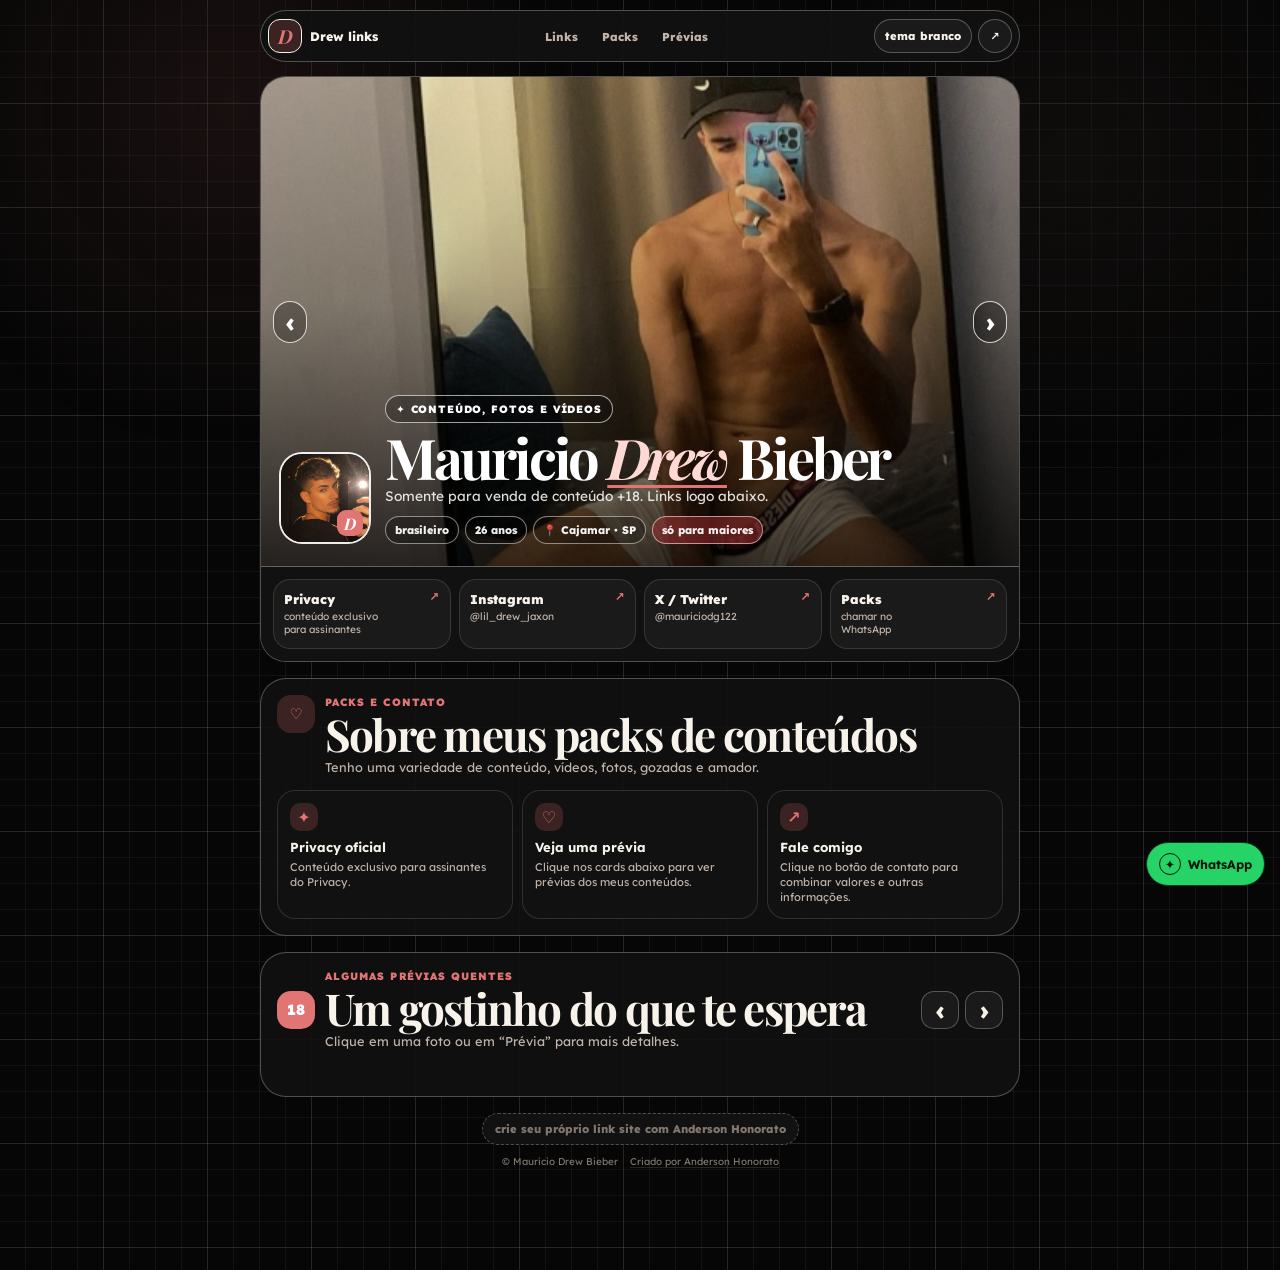
==== commit 36cc9d6b: "adiciona modal de compartilhamento com redes sociais e toast de feedback" ====
--- a/index.html
+++ b/index.html
@@ -208,6 +208,25 @@
     </article>
   </div>
 
+  <div class="modal" id="shareModal" aria-hidden="true">
+    <div class="modal-backdrop" data-close-share></div>
+
+    <div class="share-box" role="dialog" aria-modal="true" aria-label="Compartilhar">
+      <button class="modal-close" type="button" data-close-share aria-label="Fechar">×</button>
+      <strong>Compartilhar</strong>
+      <p>Escolha como quer compartilhar ou siga nas redes.</p>
+
+      <div class="share-links-grid" id="shareLinksGrid"></div>
+
+      <div class="share-copy-row">
+        <input id="shareUrlInput" type="text" readonly value="" aria-label="Link do site" />
+        <button id="shareCopyBtn" type="button">Copiar link</button>
+      </div>
+    </div>
+  </div>
+
+  <div class="toast-container" id="toastContainer" aria-live="polite"></div>
+
   <div class="cookie-banner" id="cookieBanner" role="dialog" aria-live="polite" aria-label="Preferências de cookies">
     <div>
       <strong>Cookies e preferências</strong>
--- a/style.css
+++ b/style.css
@@ -1107,6 +1107,134 @@
   color: var(--bg);
 }
 
+/* Share modal */
+.share-box {
+  position: relative;
+  z-index: 1;
+  width: min(380px, calc(100% - 28px));
+  padding: 24px 20px 20px;
+  border: 1.5px solid var(--line-strong);
+  border-radius: 24px;
+  background: var(--panel);
+  color: var(--ink);
+  text-align: center;
+}
+
+.share-box strong {
+  display: block;
+  font-family: var(--display);
+  font-size: 1.55rem;
+}
+
+.share-box p {
+  margin: 6px 0 16px;
+  color: var(--muted);
+  font-size: .74rem;
+}
+
+.share-links-grid {
+  display: grid;
+  grid-template-columns: 1fr 1fr;
+  gap: 8px;
+  margin-bottom: 16px;
+}
+
+.share-links-grid a {
+  display: flex;
+  align-items: center;
+  gap: 8px;
+  min-height: 48px;
+  padding: 0 14px;
+  border: 1.5px solid var(--line-strong);
+  border-radius: 14px;
+  background: var(--panel-2);
+  color: var(--ink);
+  font-size: .78rem;
+  font-weight: 800;
+}
+
+.share-links-grid a::after {
+  content: "↗";
+  margin-left: auto;
+  font-size: .7rem;
+  opacity: .6;
+}
+
+.share-copy-row {
+  display: flex;
+  gap: 7px;
+}
+
+.share-copy-row input {
+  flex: 1;
+  min-width: 0;
+  padding: 0 12px;
+  border: 1.5px solid var(--line-strong);
+  border-radius: 999px;
+  background: var(--panel-2);
+  color: var(--ink);
+  font: inherit;
+  font-size: .68rem;
+  text-overflow: ellipsis;
+}
+
+.share-copy-row button {
+  min-height: 40px;
+  padding: 0 16px;
+  border: 1.5px solid var(--line-strong);
+  border-radius: 999px;
+  background: var(--ink);
+  color: var(--bg);
+  font-size: .72rem;
+  font-weight: 900;
+  white-space: nowrap;
+}
+
+/* Toast */
+.toast-container {
+  position: fixed;
+  right: 14px;
+  bottom: 90px;
+  z-index: 240;
+  display: flex;
+  flex-direction: column;
+  gap: 8px;
+  pointer-events: none;
+}
+
+.toast {
+  display: inline-flex;
+  align-items: center;
+  gap: 8px;
+  padding: 10px 16px;
+  border: 1.5px solid var(--line-strong);
+  border-radius: 14px;
+  background: var(--panel);
+  color: var(--ink);
+  font-size: .74rem;
+  font-weight: 700;
+  box-shadow: 0 6px 20px rgba(0,0,0,.18);
+  animation: toastIn .28s var(--ease), toastOut .24s var(--ease) 2.2s forwards;
+  pointer-events: auto;
+}
+
+@keyframes toastIn {
+  from { opacity: 0; transform: translateY(14px) scale(.94); }
+  to { opacity: 1; transform: translateY(0) scale(1); }
+}
+
+@keyframes toastOut {
+  from { opacity: 1; transform: translateY(0) scale(1); }
+  to { opacity: 0; transform: translateY(-12px) scale(.94); }
+}
+
+@media (max-width: 760px) {
+  .toast-container {
+    right: 10px;
+    bottom: 76px;
+  }
+}
+
 /* Cookies */
 .cookie-banner {
   position: fixed;
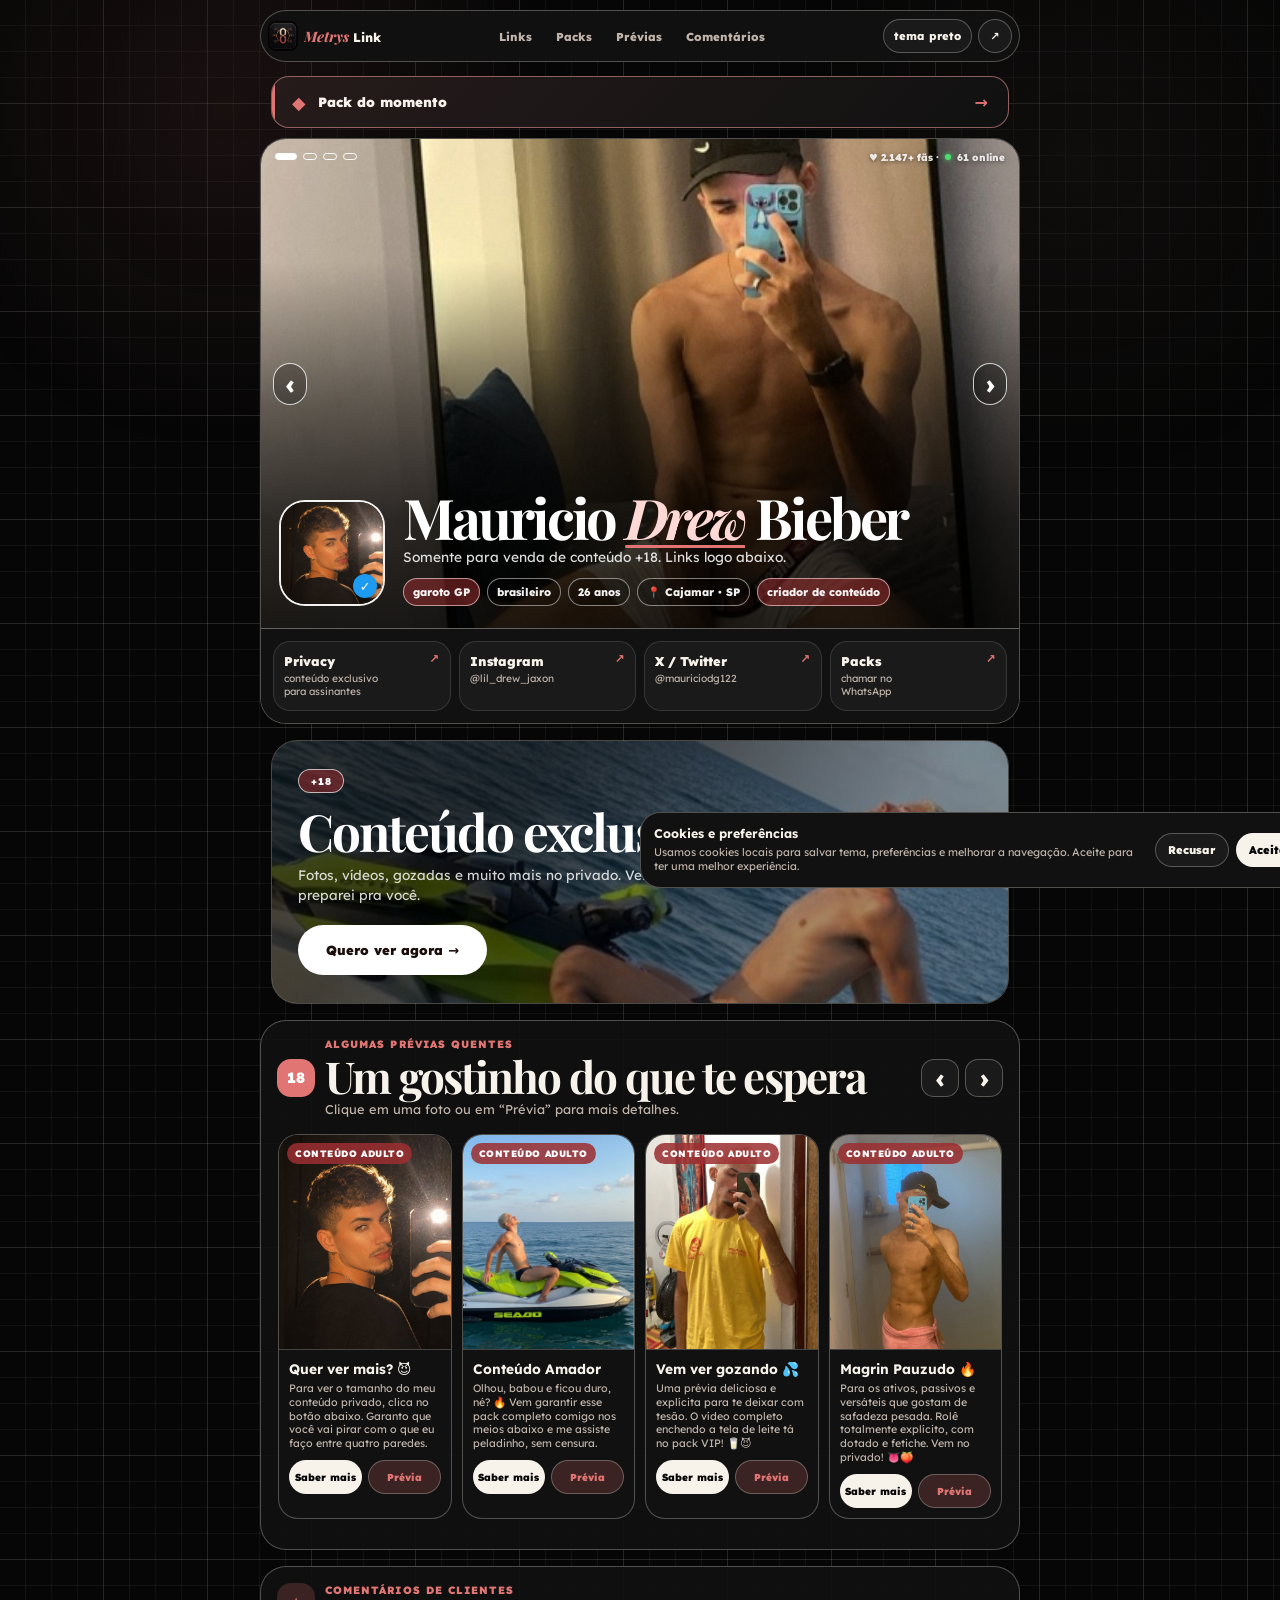
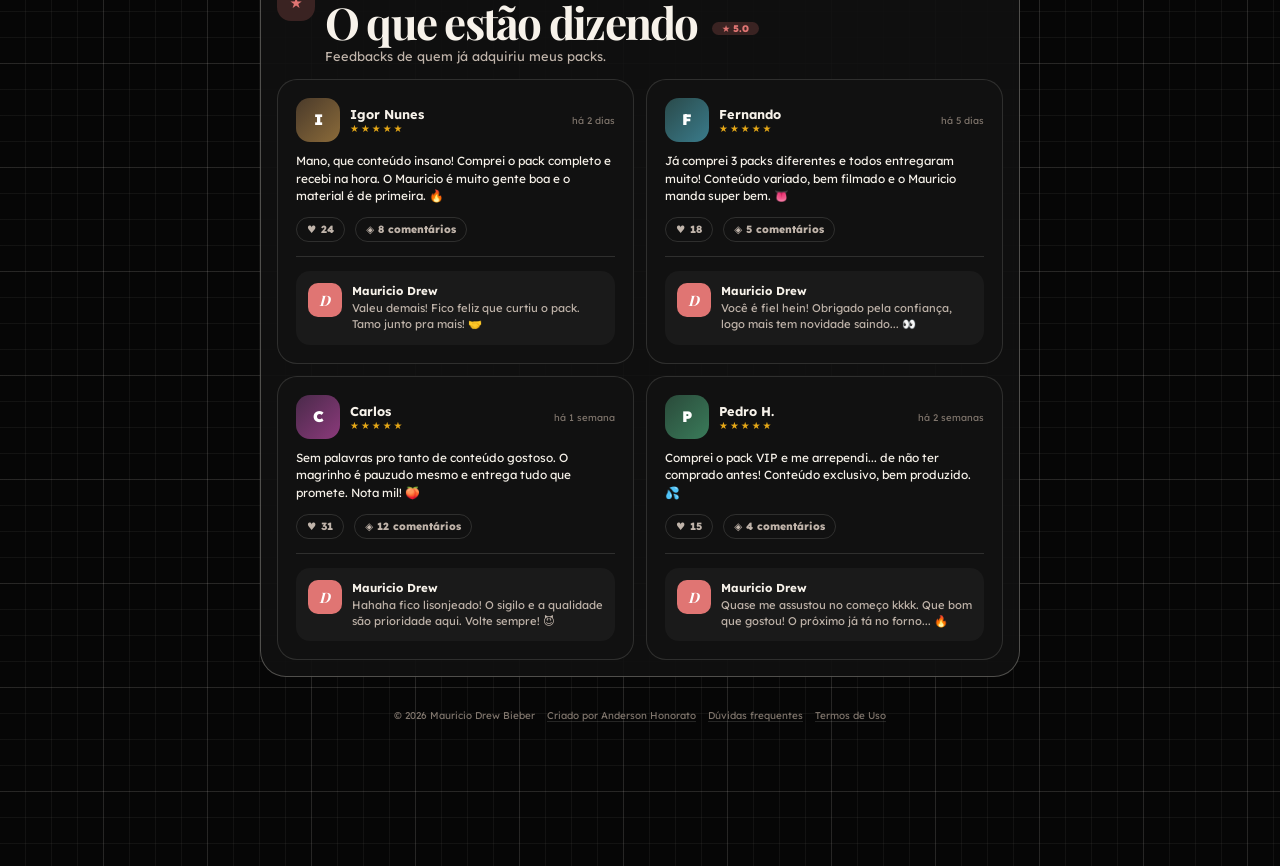
==== commit 5789c37d: "chat IA interativo, modais FAQ/Termos/Dev, depoimentos automaticos, notificacoes flutuantes, termos " ====
--- a/index.html
+++ b/index.html
@@ -25,14 +25,15 @@
 
   <header class="site-header" id="siteHeader">
     <a class="brand" href="#top" aria-label="Voltar ao topo">
-      <span class="brand-mark">D</span>
-      <span class="brand-copy">Drew links</span>
+      <img class="brand-icon" src="assets/icones/metrys-icon.png" alt="Metrys" />
+      <span class="brand-copy"><em>Metrys</em> Link</span>
     </a>
 
     <nav class="header-nav" aria-label="Navegação principal">
       <a href="#links">Links</a> 
       <a href="#packs">Packs</a>
       <a href="#previas">Prévias</a>
+      <a href="#depoimentos">Comentários</a>
     </nav>
 
     <div class="header-actions">
@@ -42,11 +43,14 @@
   </header>
 
   <aside class="side-rail" id="sideRail" aria-label="Acessos rápidos">
-    <a href="#top" class="rail-btn rail-top" aria-label="Voltar ao topo">↑</a>
     <a href="#links" class="rail-btn">links</a>
     <a href="#packs" class="rail-btn">packs</a>
     <a href="#previas" class="rail-btn">fotos</a>
+    <a href="#depoimentos" class="rail-btn">feed</a>
+    <a href="#top" class="rail-btn rail-top" aria-label="Voltar ao topo">↑</a>
   </aside>
+
+  <div class="purchase-toasts" id="purchaseToasts" aria-live="polite"></div>
 
   <a class="whatsapp-float" href="https://wa.me/5511950818317?text=Oi%20Mauricio%2C%20quero%20saber%20mais%20sobre%20os%20packs%20de%20conte%C3%BAdo" target="_blank" rel="noopener" aria-label="Chamar no WhatsApp">
     <span>✦</span>
@@ -54,16 +58,31 @@
   </a>
 
   <div class="wa-assistant" id="waAssistant" aria-live="polite">
-    <button class="wa-close" id="waClose" type="button" aria-label="Fechar mensagem">×</button>
-    <span class="wa-avatar">✦</span>
-    <div>
-      <strong id="waTitle">Drew bot</strong>
-      <p id="waText">Quer ver os packs mais pedidos?</p>
-      <a id="waBubbleLink" href="https://wa.me/5511950818317" target="_blank" rel="noopener">chamar agora</a>
+    <div class="wa-chat-header">
+      <span class="wa-avatar">✦</span>
+      <div>
+        <strong>Metrys IA</strong>
+        <small id="waStatus">estou online no momento</small>
+      </div>
+      <button class="wa-close" id="waClose" type="button" aria-label="Fechar">×</button>
+    </div>
+    <div class="wa-chat-body" id="waChatBody"></div>
+    <div class="wa-chat-float">
+      <div class="wa-chat-options" id="waOptions"></div>
+      <div class="wa-chat-input">
+        <input id="waInput" type="text" placeholder="Digite sua mensagem..." maxlength="200" autocomplete="off" />
+        <button id="waSend" type="button">➤</button>
+      </div>
     </div>
   </div>
 
   <main id="top" class="page-shell">
+    <a class="featured-link" href="https://wa.me/5511950818317?text=Oi%20Mauricio%2C%20quero%20o%20pack%20do%20momento!" target="_blank" rel="noopener">
+      <span class="featured-icon">◆</span>
+      <span class="featured-label">Pack do momento</span>
+      <span class="featured-arrow">→</span>
+    </a>
+
     <section class="profile-card" aria-labelledby="profileTitle">
       <div class="profile-cover">
         <div class="cover-slider">
@@ -76,22 +95,23 @@
         <button class="cover-arrow cover-arrow-left" id="coverPrev" type="button" aria-label="Foto anterior">‹</button>
         <button class="cover-arrow cover-arrow-right" id="coverNext" type="button" aria-label="Próxima foto">›</button>
         <div class="cover-dots" id="coverDots" aria-label="Indicadores de capa"></div>
+        <div class="cover-stats" id="coverStats">♥ 2.000+ fãs · <span class="cdot"></span> 47 online</div>
 
         <div class="profile-info-grid">
           <div class="profile-icon-card">
             <img src="assets/capas/1.jpg" onerror="this.src='assets/capas/1.svg'" alt="Ícone de perfil Mauricio Drew Bieber" />
-            <span class="profile-icon-mark">D</span>
+            <span class="profile-icon-mark" title="Verificado">✓</span>
           </div>
 
           <div class="profile-copy">
-            <span class="profile-pill">✦ Conteúdo, Fotos e Vídeos</span>
             <h1 id="profileTitle">Mauricio <em>Drew</em> Bieber</h1>
             <p>Somente para venda de conteúdo +18. Links logo abaixo.</p>
             <div class="profile-meta">
+               <span class="red-tag">garoto GP</span>
               <span>brasileiro</span>
               <span>26 anos</span>
               <span>📍 Cajamar • SP</span>
-              <span class="red-tag">só para maiores</span>
+              <span class="red-tag">criador de conteúdo</span>
             </div>
           </div>
         </div>
@@ -117,32 +137,14 @@
       </div>
     </section>
 
-    <section id="packs" class="section-block">
-      <div class="section-title">
-        <span class="title-icon">♡</span>
-        <div>
-          <small>packs e contato</small>
-          <h2>Sobre meus packs de conteúdos</h2>
-          <p>Tenho uma variedade de conteúdo, vídeos, fotos, gozadas e amador. </p>
-        </div>
-      </div>
-
-      <div class="mini-grid">
-        <article>
-          <b>✦</b>
-          <h3>Privacy oficial</h3>
-          <p>Conteúdo exclusivo para assinantes do Privacy.</p>
-        </article>
-        <article>
-          <b>♡</b>
-          <h3>Veja uma prévia</h3>
-          <p>Clique nos cards abaixo para ver prévias dos meus conteúdos.</p>
-        </article>
-        <article>
-          <b>↗</b>
-          <h3>Fale comigo</h3>
-          <p>Clique no botão de contato para combinar valores e outras informações.</p>
-        </article>
+    <section id="packs" class="packs-banner">
+      <img src="assets/capas/6.jpg" onerror="this.style.display='none'" alt="" class="packs-banner-bg" />
+      <div class="packs-banner-overlay"></div>
+      <div class="packs-banner-content">
+        <span class="packs-banner-tag">+18</span>
+        <h2>Conteúdo exclusivo</h2>
+        <p>Fotos, vídeos, gozadas e muito mais no privado. Vem ver o que eu preparei pra você.</p>
+        <a class="packs-banner-cta" href="https://wa.me/5511950818317?text=Oi%20Mauricio%2C%20quero%20ver%20os%20packs!" target="_blank" rel="noopener">Quero ver agora →</a>
       </div>
     </section>
 
@@ -166,15 +168,24 @@
       </div>
     </section>
 
-    <section class="creator-link">
-      <a href="https://anderhonorato.github.io/meu-portfolio/index.html" target="_blank" rel="noopener">
-        crie seu próprio link site com Anderson Honorato
-      </a>
+    <section id="depoimentos" class="section-block">
+      <div class="section-title">
+        <span class="title-icon">★</span>
+        <div>
+          <small>comentários de clientes</small>
+          <h2>O que estão dizendo <span class="section-score" id="sectionScore"></span></h2>
+          <p>Feedbacks de quem já adquiriu meus packs.</p>
+        </div>
+      </div>
+
+      <div class="testimonials-grid" id="testimonialsGrid"></div>
     </section>
 
     <footer class="footer">
       <span>© <span id="year"></span> Mauricio Drew Bieber</span>
-      <a href="https://anderhonorato.github.io/meu-portfolio/index.html" target="_blank" rel="noopener">Criado por Anderson Honorato</a>
+      <a href="#" id="devLink">Criado por Anderson Honorato</a>
+      <a href="#" id="faqLink">Dúvidas frequentes</a>
+      <a href="#" id="termsLink">Termos de Uso</a>
     </footer>
   </main>
 
@@ -192,6 +203,8 @@
           <p>Ao clicar em ver previa agora, você concorda que tem 18 anos ou mais.</p>
           <button id="unlockAdult" type="button">ver prévia agora</button>
         </div>
+        <button class="modal-nav modal-nav-left" id="photoModalPrev" type="button" aria-label="Anterior">‹</button>
+        <button class="modal-nav modal-nav-right" id="photoModalNext" type="button" aria-label="Próximo">›</button>
       </div>
 
       <div class="modal-copy">
@@ -238,6 +251,88 @@
     </div>
   </div>
 
+  <div class="modal" id="packsModal" aria-hidden="true">
+    <div class="modal-backdrop" data-close-packs></div>
+    <div class="packs-box" role="dialog" aria-modal="true" aria-label="Sobre os packs">
+      <button class="modal-close" type="button" data-close-packs aria-label="Fechar">×</button>
+      <div class="packs-box-header">
+        <span class="packs-box-icon" id="packsIcon">✦</span>
+        <h2 id="packsTitle">Privacy oficial</h2>
+      </div>
+      <p id="packsText">Conteúdo exclusivo para assinantes do Privacy.</p>
+      <div class="packs-extended" id="packsExtended"></div>
+      <div class="packs-nav">
+        <button id="packsPrev" type="button" aria-label="Mensagem anterior">‹ Anterior</button>
+        <span id="packsCounter">1 / 3</span>
+        <button id="packsNext" type="button" aria-label="Próxima mensagem">Próximo ›</button>
+      </div>
+    </div>
+  </div>
+
+  <div class="modal" id="hubModal" aria-hidden="true">
+    <div class="modal-backdrop" data-close-hub></div>
+    <div class="hub-box" role="dialog" aria-modal="true" aria-label="Desenvolvedor">
+      <button class="modal-close" type="button" data-close-hub aria-label="Fechar">×</button>
+      <div class="dev-avatar">AH</div>
+      <strong>Anderson Honorato</strong>
+      <span class="dev-role">Desenvolvedor Full Stack</span>
+      <p>Gostou da página? Quer uma igual pra você?</p>
+      <p>Cadastre-se e tenha seu próprio link site profissional. Monte do seu jeito, com seu conteúdo e suas redes. Sites, landing pages e hotsites com design único e entrega rápida.</p>
+      <div class="dev-links">
+        <a href="https://wa.me/5511940652843?text=Oi%20Anderson%2C%20quero%20criar%20meu%20link%20site!" target="_blank" rel="noopener">↗ Quero me cadastrar</a>
+        <a href="https://anderhonorato.github.io/meu-portfolio/index.html" target="_blank" rel="noopener">↗ Ver portfólio</a>
+        <a href="https://github.com/AnderHonorato" target="_blank" rel="noopener">↗ GitHub</a>
+        <button id="devCopyContact" type="button">◈ Copiar contato</button>
+      </div>
+      <small>© 2026 Metrys · Todos os direitos reservados</small>
+    </div>
+  </div>
+
+  <div class="modal" id="faqModal" aria-hidden="true">
+    <div class="modal-backdrop" data-close-faq></div>
+    <div class="faq-box" role="dialog" aria-modal="true" aria-label="Dúvidas frequentes">
+      <button class="modal-close" type="button" data-close-faq aria-label="Fechar">×</button>
+      <strong>Dúvidas frequentes</strong>
+      <div class="faq-list" id="faqList"></div>
+    </div>
+  </div>
+
+  <div class="modal" id="termsModal" aria-hidden="true">
+    <div class="modal-backdrop" data-close-terms></div>
+    <div class="terms-frame-box" role="dialog" aria-modal="true" aria-label="Termos de Uso">
+      <button class="modal-close" type="button" data-close-terms aria-label="Fechar">×</button>
+      <iframe id="termsFrame" src="termos.html" title="Termos de Uso"></iframe>
+    </div>
+  </div>
+
+  <div class="modal" id="commentsModal" aria-hidden="true">
+    <div class="modal-backdrop" data-close-comments></div>
+    <div class="comments-box" role="dialog" aria-modal="true" aria-label="Comentários">
+      <button class="modal-close" type="button" data-close-comments aria-label="Fechar">×</button>
+      <div class="comments-score" id="commentsScore"></div>
+      <strong>Comentários</strong>
+      <div class="comments-original" id="commentsOriginal"></div>
+      <div class="comments-divider"><span id="commentsCount">Comentários</span></div>
+      <div class="comments-list" id="commentsList"></div>
+      <div class="comments-form">
+        <input id="commentName" type="text" placeholder="Seu nome" maxlength="30" />
+        <textarea id="commentText" rows="2" placeholder="Escreva seu comentário..." maxlength="300"></textarea>
+        <button id="commentSubmit" type="button">Enviar comentário</button>
+      </div>
+    </div>
+  </div>
+
+  <div class="modal" id="confirmModal" aria-hidden="true">
+    <div class="modal-backdrop" data-close-confirm></div>
+    <div class="confirm-box" role="dialog" aria-modal="true">
+      <p id="confirmText">Tem certeza?</p>
+      <div class="confirm-actions">
+        <button id="confirmYes" type="button">Sim</button>
+        <button id="confirmNo" type="button">Não</button>
+      </div>
+    </div>
+  </div>
+
   <script src="script.js"></script>
 </body>
 </html>
--- a/style.css
+++ b/style.css
@@ -98,7 +98,19 @@
 
 html {
   scroll-behavior: smooth;
-}
+  scrollbar-width: thin;
+  scrollbar-color: var(--red) var(--panel-2);
+  transition: background-color .45s ease;
+}
+
+html *, html *::before, html *::after {
+  transition: background-color .45s ease, color .35s ease, border-color .4s ease, box-shadow .4s ease;
+}
+
+::-webkit-scrollbar { width: 8px; }
+::-webkit-scrollbar-track { background: var(--panel-2); border-radius: 0; }
+::-webkit-scrollbar-thumb { background: linear-gradient(to bottom, var(--red), var(--accent)); border-radius: 999px; border: 2px solid var(--panel-2); }
+::-webkit-scrollbar-thumb:hover { background: var(--red); }
 
 body {
   margin: 0;
@@ -171,8 +183,35 @@
 .brand {
   display: inline-flex;
   align-items: center;
-  gap: 8px;
+  gap: 6px;
   min-width: 0;
+  cursor: pointer;
+}
+
+.brand-icon {
+  width: 30px;
+  height: 30px;
+  border-radius: 8px;
+  object-fit: contain;
+  transition: transform .2s;
+}
+
+.brand:hover .brand-icon {
+  transform: scale(1.1);
+}
+
+.brand-copy {
+  color: var(--ink);
+  font-size: .82rem;
+  font-weight: 800;
+  white-space: nowrap;
+}
+
+.brand-copy em {
+  font-family: var(--display);
+  font-style: italic;
+  color: var(--red);
+  font-size: .9rem;
 }
 
 .brand-mark {
@@ -244,11 +283,11 @@
 /* Side rail */
 .side-rail {
   position: fixed;
-  z-index: 75;
-  right: 12px;
-  top: 50%;
+  z-index: 95;
+  right: 10px;
+  top: 38%;
   display: grid;
-  gap: 7px;
+  gap: 6px;
   transform: translate(18px, -50%);
   opacity: 0;
   pointer-events: none;
@@ -263,23 +302,36 @@
 
 .rail-btn {
   display: grid;
-  min-width: 42px;
-  min-height: 38px;
+  min-width: 38px;
+  min-height: 32px;
   place-items: center;
   border: 1.5px solid var(--line-strong);
-  border-radius: 12px;
-  background: var(--panel);
-  color: var(--ink);
-  font-size: .58rem;
+  border-radius: 10px;
+  background: color-mix(in srgb, var(--panel) 92%, transparent);
+  color: var(--soft);
+  font-size: .55rem;
   font-weight: 900;
   text-transform: uppercase;
+  transition: background .2s, border-color .2s, color .2s;
+}
+
+.rail-btn.is-active {
+  background: var(--red-soft);
+  border-color: var(--red);
+  color: var(--red);
 }
 
 .rail-top {
   border-radius: 999px;
   background: var(--ink);
   color: var(--bg);
-  font-size: 1rem;
+  font-size: .9rem;
+}
+
+.rail-top.is-active {
+  background: var(--red);
+  color: #fff;
+  border-color: var(--red);
 }
 
 /* WhatsApp */
@@ -312,76 +364,132 @@
 
 .wa-assistant {
   position: fixed;
-  right: 14px;
-  bottom: 70px;
-  z-index: 92;
-  display: grid;
-  grid-template-columns: auto 1fr;
-  gap: 10px;
-  width: min(310px, calc(100vw - 28px));
-  padding: 13px 40px 13px 13px;
-  border: 1.5px solid var(--line-strong);
-  border-radius: 20px 20px 6px 20px;
+  right: 14px; bottom: 70px; z-index: 92;
+  display: flex; flex-direction: column;
+  width: min(340px, calc(100vw - 28px));
+  height: min(440px, calc(100dvh - 140px));
+  border: 1px solid var(--line-strong);
+  border-radius: 20px;
   background: var(--panel);
   color: var(--ink);
+  box-shadow: 0 8px 36px rgba(0,0,0,.4);
   transform: translateY(16px) scale(.97);
-  opacity: 0;
-  pointer-events: none;
+  opacity: 0; pointer-events: none;
   transition: opacity .22s var(--ease), transform .22s var(--ease);
-}
-
-.wa-assistant.is-visible {
-  transform: translateY(0) scale(1);
-  opacity: 1;
-  pointer-events: auto;
-}
-
+  overflow: hidden;
+}
+.wa-assistant.is-visible { transform: translateY(0) scale(1); opacity: 1; pointer-events: auto; }
+
+.wa-chat-header {
+  display: flex; align-items: center; gap: 10px;
+  padding: 10px 14px;
+  background: var(--panel-2); flex-shrink: 0;
+}
+.wa-chat-header strong { font-size: .78rem; }
+.wa-chat-header small { display: block; font-size: .56rem; color: #4cdf6e; }
+.wa-chat-header small.typing-status { color: var(--soft); }
+
+.wa-avatar {
+  width: 34px; height: 34px; display: grid; place-items: center;
+  border-radius: 11px; background: var(--red-soft); color: var(--red);
+  font-weight: 900; flex-shrink: 0;
+  animation: softPulse 2.6s ease-in-out infinite;
+}
 .wa-close {
-  position: absolute;
-  right: 9px;
-  top: 8px;
-  width: 24px;
-  height: 24px;
-  border: 1px solid var(--line-strong);
-  border-radius: 50%;
+  margin-left: auto; width: 26px; height: 26px;
+  border: 1px solid var(--line); border-radius: 50%;
+  background: var(--panel); font-size: .85rem; line-height: 1;
+  cursor: pointer; flex-shrink: 0; color: var(--muted);
+}
+
+.wa-chat-body {
+  flex: 1; overflow-y: auto; padding: 10px 12px;
+  display: flex; flex-direction: column; gap: 6px;
+  scrollbar-width: thin; scrollbar-color: var(--line) transparent;
+}
+.wa-chat-body::-webkit-scrollbar { width: 4px; }
+.wa-chat-body::-webkit-scrollbar-thumb { background: var(--line); border-radius: 999px; }
+
+.wa-msg {
+  max-width: 88%; padding: 9px 11px;
+  border-radius: 14px; font-size: .7rem; line-height: 1.4;
+  animation: msgIn .2s var(--ease);
+  position: relative;
+}
+.wa-msg.ia { align-self: flex-start; color: var(--ink); border-bottom-left-radius: 3px; background: none; padding: 6px 4px; font-size: .72rem; max-width: 95%; }
+.wa-msg.auto { align-self: flex-start; background: var(--panel-2); color: var(--ink); border-bottom-left-radius: 3px; padding: 10px 12px; border-radius: 14px; max-width: 90%; }
+.wa-msg.user { align-self: flex-end; background: var(--red); color: #fff; border-bottom-right-radius: 3px; }
+.wa-msg .time { display: block; font-size: .52rem; margin-top: 3px; opacity: .5; text-align: right; }
+
+.wa-msg.card {
+  align-self: flex-start; max-width: 92%;
+  padding: 12px; border-radius: 14px;
+  background: var(--panel-2); border: 1px solid var(--line);
+  cursor: pointer; transition: background .15s;
+}
+.wa-msg.card:hover { background: var(--red-soft); border-color: var(--red); }
+.wa-msg.card strong { display: block; font-size: .74rem; margin-bottom: 3px; color: var(--ink); }
+.wa-msg.card small { color: var(--muted); font-size: .62rem; }
+
+.wa-typing {
+  align-self: flex-start; padding: 9px 14px;
+  background: var(--panel-2); border-radius: 14px;
+  display: flex; gap: 3px;
+}
+.wa-typing span {
+  width: 5px; height: 5px; border-radius: 50%;
+  background: var(--soft); animation: typeBounce 1s ease-in-out infinite;
+}
+.wa-typing span:nth-child(2) { animation-delay: .15s; }
+.wa-typing span:nth-child(3) { animation-delay: .3s; }
+
+@keyframes typeBounce {
+  0%, 100% { transform: translateY(0); opacity: .4; }
+  50% { transform: translateY(-4px); opacity: 1; }
+}
+
+.wa-msg .cursor { color: var(--red); font-weight: 300; animation: blink .8s step-end infinite; }
+@keyframes blink { 50% { opacity: 0; } }
+  from { opacity: 0; transform: translateY(6px); }
+  to { opacity: 1; transform: translateY(0); }
+}
+
+.wa-chat-float {
+  flex-shrink: 0;
+  padding: 6px 8px 8px;
+  background: linear-gradient(to top, var(--panel) 70%, transparent);
+}
+.wa-chat-options {
+  display: flex; flex-wrap: wrap; gap: 4px;
+  margin-bottom: 6px;
+}
+.wa-chat-options button {
+  padding: 5px 10px; border: 1px solid var(--line);
+  border-radius: 999px; background: var(--panel-2);
+  color: var(--ink); font-size: .62rem; font-weight: 700;
+  cursor: pointer; transition: all .15s;
+}
+.wa-chat-options button:hover { background: var(--red-soft); border-color: var(--red); color: var(--red); }
+.wa-chat-options button.used { opacity: .25; pointer-events: none; }
+
+.wa-chat-input {
+  display: flex; gap: 5px;
+  padding: 6px 8px;
+  border: 1px solid var(--line);
+  border-radius: 999px;
   background: var(--panel-2);
-  font-size: .95rem;
-  line-height: 1;
-}
-
-.wa-avatar {
-  display: grid;
-  width: 34px;
-  height: 34px;
-  place-items: center;
-  border-radius: 13px;
-  background: var(--red-soft);
-  color: var(--red);
-  font-weight: 900;
-  animation: softPulse 2.6s ease-in-out infinite;
-}
-
-.wa-assistant strong {
-  display: block;
-  font-size: .78rem;
-}
-
-.wa-assistant p {
-  margin: 3px 0 8px;
-  color: var(--muted);
-  font-size: .74rem;
-  line-height: 1.32;
-}
-
-.wa-assistant a {
-  display: inline-flex;
-  padding: 7px 10px;
-  border-radius: 999px;
-  background: var(--ink);
-  color: var(--bg);
-  font-size: .68rem;
-  font-weight: 900;
-}
+}
+.wa-chat-input input {
+  flex: 1; min-width: 0; border: 0; background: none;
+  color: var(--ink); font: inherit; font-size: .66rem; outline: none;
+}
+.wa-chat-input input::placeholder { color: var(--soft); }
+.wa-chat-input button {
+  width: 30px; height: 30px; border: 0; border-radius: 50%;
+  background: var(--red); color: #fff; font-size: .75rem;
+  cursor: pointer; flex-shrink: 0; transition: transform .15s;
+}
+.wa-chat-input button:hover { transform: scale(1.08); }
 
 /* Layout */
 .page-shell {
@@ -416,22 +524,29 @@
   object-fit: cover;
   object-position: center 20%;
   opacity: 0;
-  transform: scale(1.018);
-  transition: opacity .52s var(--ease), transform .72s var(--ease);
+  transform: scale(1.04);
+  filter: brightness(.6) blur(3px);
+  transition: opacity .8s var(--ease), transform 1s var(--ease), filter .8s var(--ease);
 }
 
 .cover-img.active {
   opacity: 1;
   transform: scale(1);
+  filter: brightness(1) blur(0);
 }
 
 .profile-cover::after {
   content: "";
   position: absolute;
   inset: 0;
-  background:
-    linear-gradient(to bottom, rgba(0,0,0,.04), rgba(0,0,0,.20) 46%, rgba(0,0,0,.76)),
-    linear-gradient(90deg, rgba(0,0,0,.16), transparent 36%, rgba(0,0,0,.10));
+  background: linear-gradient(
+    to bottom,
+    transparent 25%,
+    color-mix(in srgb, var(--bg) 30%, #000 20%) 55%,
+    color-mix(in srgb, var(--bg) 12%, #000 64%) 78%,
+    color-mix(in srgb, var(--bg) 4%, #000 82%) 100%
+  );
+  pointer-events: none;
 }
 
 .profile-info-grid {
@@ -441,9 +556,9 @@
   bottom: 22px;
   left: 18px;
   display: grid;
-  grid-template-columns: 92px 1fr;
+  grid-template-columns: 106px 1fr;
   align-items: end;
-  gap: 14px;
+  gap: 18px;
   color: #fff;
 }
 
@@ -451,8 +566,8 @@
   position: relative;
   aspect-ratio: 1;
   overflow: hidden;
-  border: 2px solid rgba(255,255,255,.92);
-  border-radius: 23px;
+  border: 2.5px solid rgba(255,255,255,.94);
+  border-radius: 26px;
   background: rgba(0,0,0,.22);
 }
 
@@ -467,15 +582,15 @@
   right: 6px;
   bottom: 6px;
   display: grid;
-  width: 26px;
-  height: 26px;
+  width: 24px;
+  height: 24px;
   place-items: center;
-  border-radius: 9px;
-  background: var(--red);
+  border-radius: 50%;
+  background: #1d9bf0;
   color: #fff;
-  font-family: var(--display);
-  font-style: italic;
-  font-weight: 700;
+  font-size: .8rem;
+  font-weight: 900;
+  box-shadow: 0 2px 6px rgba(0,0,0,.3);
 }
 
 .profile-pill {
@@ -492,6 +607,47 @@
   letter-spacing: .08em;
 }
 
+.fans-badge {
+  display: inline-flex;
+  gap: 5px;
+  padding: 6px 10px;
+  border: 1.4px solid rgba(255, 180, 180, .7);
+  border-radius: 999px;
+  background: rgba(155, 47, 49, .45);
+  color: #ffd0d0;
+  font-size: .66rem;
+  font-weight: 900;
+  animation: softPulse 3s ease-in-out infinite;
+}
+
+.online-badge {
+  display: inline-flex;
+  gap: 4px;
+  margin-left: 4px;
+  padding: 6px 10px;
+  border: 1.4px solid rgba(100, 200, 130, .5);
+  border-radius: 999px;
+  background: rgba(40, 120, 60, .4);
+  color: #a0e8b0;
+  font-size: .64rem;
+  font-weight: 900;
+  animation: softPulse 2.4s ease-in-out infinite;
+}
+
+.online-badge .dot {
+  width: 7px;
+  height: 7px;
+  border-radius: 50%;
+  background: #4cdf6e;
+  box-shadow: 0 0 6px #4cdf6e;
+  animation: onlineDot 1.5s ease-in-out infinite;
+}
+
+@keyframes onlineDot {
+  0%, 100% { opacity: 1; }
+  50% { opacity: .3; }
+}
+
 #profileTitle {
   font-size: 3.5rem; /* Ajuste este valor (ex: 1.2rem, 1.8rem) até ficar do tamanho que deseja */
   margin-top: 10px;  /* Opcional: ajuste de espaçamento superior */
@@ -505,11 +661,18 @@
 
 .profile-copy h1 {
   max-width: 540px;
-  margin: 9px 0 5px;
+  margin: 12px 0 8px;
   font-family: var(--display);
   font-size: clamp(2.4rem, 7vw, 4.7rem);
   line-height: .87;
   letter-spacing: -.055em;
+  transition: transform .3s var(--ease), text-shadow .3s var(--ease);
+  cursor: default;
+}
+
+.profile-copy h1:hover {
+  transform: scale(1.04) translateY(-2px);
+  text-shadow: 0 0 24px var(--red-soft);
 }
 
 .profile-copy h1 em {
@@ -523,17 +686,17 @@
 
 .profile-copy p {
   max-width: 420px;
-  margin: 0;
+  margin: 0 0 6px;
   color: rgba(255,255,255,.86);
   font-size: .86rem;
-  line-height: 1.38;
+  line-height: 1.4;
 }
 
 .profile-meta {
   display: flex;
   flex-wrap: wrap;
-  gap: 6px;
-  margin-top: 10px;
+  gap: 7px;
+  margin-top: 12px;
 }
 
 .profile-meta span {
@@ -578,6 +741,29 @@
   gap: 6px;
 }
 
+.cover-stats {
+  position: absolute;
+  z-index: 5;
+  top: 12px;
+  right: 14px;
+  display: inline-flex;
+  align-items: center;
+  gap: 6px;
+  color: rgba(255,255,255,.85);
+  font-size: .62rem;
+  font-weight: 900;
+  white-space: nowrap;
+  text-shadow: 0 1px 4px rgba(0,0,0,.5);
+}
+
+.cover-stats .cdot {
+  width: 6px;
+  height: 6px;
+  border-radius: 50%;
+  background: #4cdf6e;
+  box-shadow: 0 0 5px #4cdf6e;
+}
+
 .cover-dot {
   width: 7px;
   height: 7px;
@@ -610,6 +796,13 @@
   color: var(--ink);
   text-align: left;
   overflow: hidden;
+  transition: transform .22s var(--ease), border-color .22s var(--ease), box-shadow .22s var(--ease);
+}
+
+.social-board a:hover {
+  transform: translateY(-3px);
+  border-color: var(--red);
+  box-shadow: 0 6px 18px rgba(0,0,0,.16);
 }
 
 .social-board a::after {
@@ -638,6 +831,169 @@
   color: var(--muted);
   font-size: .64rem;
   line-height: 1.25;
+}
+
+/* Featured link (Linktree style) */
+.featured-link {
+  display: flex;
+  align-items: center;
+  gap: 12px;
+  width: min(var(--site-width), calc(100% - 22px));
+  margin: 0 auto 10px;
+  padding: 14px 20px;
+  border: 1.5px solid color-mix(in srgb, var(--red) 40%, var(--line-strong));
+  border-radius: 18px;
+  background: linear-gradient(135deg, color-mix(in srgb, var(--red) 10%, var(--panel)) 0%, var(--panel) 100%);
+  color: var(--ink);
+  font-size: .82rem;
+  font-weight: 900;
+  transition: transform .2s, box-shadow .2s, border-color .2s;
+  animation: featuredSlideIn .6s var(--ease) both, featuredGlow 3s .8s ease-in-out infinite;
+  overflow: hidden;
+  position: relative;
+}
+
+.featured-link::before {
+  content: "";
+  position: absolute;
+  left: 0; top: 0; bottom: 0;
+  width: 3px;
+  background: var(--red);
+  border-radius: 0 2px 2px 0;
+  transition: background .2s;
+}
+
+.featured-link:hover {
+  transform: scale(1.008);
+  border-color: var(--red);
+  box-shadow: 0 0 28px color-mix(in srgb, var(--red) 20%, transparent);
+}
+
+.featured-icon {
+  font-size: 1.1rem;
+  color: var(--red);
+  animation: softPulse 2s ease-in-out infinite;
+  flex-shrink: 0;
+}
+
+.featured-label { flex: 1; font-size: .84rem; }
+
+.featured-arrow {
+  font-size: 1rem;
+  color: var(--red);
+  animation: arrowBounce 1.4s ease-in-out infinite;
+}
+
+@keyframes featuredSlideIn {
+  from { opacity: 0; transform: translateX(-40px); }
+  to { opacity: 1; transform: translateX(0); }
+}
+
+@keyframes featuredGlow {
+  0%, 100% { box-shadow: 0 0 4px color-mix(in srgb, var(--red) 6%, transparent); }
+  50% { box-shadow: 0 0 18px color-mix(in srgb, var(--red) 16%, transparent); }
+}
+
+@keyframes arrowBounce {
+  0%, 100% { transform: translateX(0); }
+  50% { transform: translateX(4px); }
+}
+
+@media (max-width: 760px) {
+  .featured-link { width: min(100% - 16px, var(--site-width)); padding: 10px 14px; font-size: .74rem; }
+}
+
+/* Packs banner */
+.packs-banner {
+  position: relative;
+  width: min(var(--site-width), calc(100% - 22px));
+  margin: 16px auto 0;
+  min-height: 260px;
+  border-radius: var(--radius-xl);
+  overflow: hidden;
+  border: 1.5px solid var(--line-strong);
+}
+
+.packs-banner-bg {
+  position: absolute;
+  inset: 0;
+  width: 100%;
+  height: 100%;
+  object-fit: cover;
+  object-position: center 30%;
+}
+
+.packs-banner-overlay {
+  position: absolute;
+  inset: 0;
+  background: linear-gradient(135deg, rgba(0,0,0,.72) 30%, rgba(0,0,0,.35) 70%);
+}
+
+.packs-banner-content {
+  position: relative;
+  z-index: 2;
+  display: flex;
+  flex-direction: column;
+  align-items: flex-start;
+  justify-content: center;
+  min-height: 260px;
+  padding: 28px 26px;
+  color: #fff;
+}
+
+.packs-banner-tag {
+  display: inline-flex;
+  padding: 5px 12px;
+  border: 1.4px solid rgba(255,255,255,.65);
+  border-radius: 999px;
+  background: rgba(155,47,49,.55);
+  font-size: .62rem;
+  font-weight: 900;
+  letter-spacing: .08em;
+  margin-bottom: 14px;
+}
+
+.packs-banner-content h2 {
+  margin: 0;
+  font-family: var(--display);
+  font-size: clamp(2rem, 6vw, 3.2rem);
+  line-height: .95;
+  letter-spacing: -.04em;
+}
+
+.packs-banner-content p {
+  max-width: 460px;
+  margin: 10px 0 20px;
+  color: rgba(255,255,255,.82);
+  font-size: .85rem;
+  line-height: 1.45;
+}
+
+.packs-banner-cta {
+  display: inline-flex;
+  align-items: center;
+  gap: 8px;
+  min-height: 50px;
+  padding: 0 28px;
+  border-radius: 999px;
+  background: #fff;
+  color: #1a0d0a;
+  font-size: .82rem;
+  font-weight: 900;
+  transition: transform .2s, box-shadow .2s;
+}
+
+.packs-banner-cta:hover {
+  transform: scale(1.04);
+  box-shadow: 0 0 28px rgba(255,255,255,.2);
+}
+
+@media (max-width: 760px) {
+  .packs-banner { width: min(100% - 16px, var(--site-width)); min-height: 300px; }
+  .packs-banner-content { padding: 24px 18px; min-height: 300px; }
+  .packs-banner-content h2 { font-size: 1.9rem; }
+  .packs-banner-content p { font-size: .76rem; }
+  .packs-banner-cta { min-height: 44px; padding: 0 22px; font-size: .76rem; }
 }
 
 /* Blocks */
@@ -693,6 +1049,22 @@
   letter-spacing: -.04em;
 }
 
+.section-score {
+  display: inline-flex;
+  align-items: center;
+  gap: 4px;
+  margin-left: 6px;
+  padding: 2px 10px;
+  border-radius: 999px;
+  background: var(--red-soft);
+  color: var(--red);
+  font-family: var(--font);
+  font-size: .6rem;
+  font-weight: 900;
+  vertical-align: middle;
+  letter-spacing: 0;
+}
+
 .section-title p {
   max-width: 600px;
   margin: 5px 0 0;
@@ -712,6 +1084,14 @@
   border: 1.5px solid var(--line);
   border-radius: 18px;
   background: var(--panel);
+  cursor: pointer;
+  transition: transform .22s var(--ease), border-color .22s var(--ease), box-shadow .22s var(--ease);
+}
+
+.mini-grid article:hover {
+  transform: translateY(-4px);
+  border-color: var(--red);
+  box-shadow: 0 8px 24px rgba(0,0,0,.18);
 }
 
 .mini-grid b {
@@ -913,7 +1293,8 @@
   justify-content: center;
   gap: 7px 12px;
   flex-wrap: wrap;
-  padding-bottom: 58px;
+  padding-bottom: 100px;
+  margin-top: 32px;
   color: var(--soft);
   font-size: .62rem;
   text-align: center;
@@ -922,6 +1303,12 @@
 .footer a {
   color: var(--soft);
   border-bottom: 1px solid var(--line);
+  cursor: pointer;
+}
+
+.footer a:hover {
+  color: var(--ink);
+  border-bottom-color: var(--red);
 }
 
 /* Modal corrigido */
@@ -1019,6 +1406,28 @@
   display: none;
 }
 
+.modal-nav {
+  position: absolute;
+  z-index: 5;
+  top: 50%;
+  width: 38px;
+  height: 46px;
+  border: 1.5px solid rgba(255,255,255,.82);
+  border-radius: 999px;
+  background: rgba(0,0,0,.35);
+  color: #fff;
+  font-size: 1.55rem;
+  font-weight: 900;
+  transform: translateY(-50%);
+  opacity: .6;
+  transition: opacity .2s;
+}
+
+.modal-nav:hover { opacity: 1; }
+
+.modal-nav-left { left: 10px; }
+.modal-nav-right { right: 10px; }
+
 .adult-cover span {
   display: grid;
   width: 54px;
@@ -1190,6 +1599,652 @@
   white-space: nowrap;
 }
 
+/* Packs modal */
+.packs-box {
+  position: relative;
+  z-index: 1;
+  width: min(460px, calc(100% - 28px));
+  max-height: calc(100dvh - 28px);
+  overflow-y: auto;
+  padding: 28px 22px 22px;
+  border: 1.5px solid var(--line-strong);
+  border-radius: 24px;
+  background: var(--panel);
+  color: var(--ink);
+  text-align: center;
+}
+
+.packs-box-header {
+  display: flex;
+  align-items: center;
+  gap: 12px;
+  justify-content: center;
+  margin-bottom: 12px;
+}
+
+.packs-box-icon {
+  display: grid;
+  width: 46px;
+  height: 46px;
+  flex: 0 0 46px;
+  place-items: center;
+  border-radius: 16px;
+  background: var(--red-soft);
+  color: var(--red);
+  font-size: 1.15rem;
+  font-weight: 900;
+}
+
+.packs-box h2 {
+  margin: 0;
+  font-family: var(--display);
+  font-size: clamp(1.5rem, 5vw, 2.2rem);
+  line-height: 1;
+}
+
+.packs-box > p {
+  margin: 0 0 14px;
+  color: var(--muted);
+  font-size: .82rem;
+  line-height: 1.45;
+}
+
+.packs-extended {
+  margin-bottom: 16px;
+  padding: 16px;
+  border: 1.5px solid var(--line);
+  border-radius: 16px;
+  background: var(--panel-2);
+  color: var(--ink);
+  font-size: .78rem;
+  line-height: 1.55;
+  text-align: left;
+}
+
+.packs-nav {
+  display: flex;
+  align-items: center;
+  justify-content: space-between;
+  gap: 10px;
+}
+
+.packs-nav button {
+  min-height: 36px;
+  padding: 0 14px;
+  border: 1.5px solid var(--line-strong);
+  border-radius: 999px;
+  background: var(--panel-2);
+  color: var(--ink);
+  font-size: .7rem;
+  font-weight: 900;
+}
+
+.packs-nav button:hover {
+  background: var(--red-soft);
+  color: var(--red);
+  border-color: var(--red);
+}
+
+.packs-nav span {
+  font-size: .68rem;
+  color: var(--soft);
+  font-weight: 800;
+}
+
+/* Hub modal (Dev) */
+.hub-box {
+  position: relative;
+  z-index: 1;
+  width: min(420px, calc(100% - 28px));
+  padding: 28px 22px 22px;
+  border: 1.5px solid var(--line-strong);
+  border-radius: 24px;
+  background: var(--panel);
+  color: var(--ink);
+  text-align: center;
+}
+
+/* Dev modal content */
+.dev-avatar {
+  width: 56px; height: 56px;
+  margin: 0 auto 12px;
+  display: grid; place-items: center;
+  border-radius: 16px;
+  background: linear-gradient(135deg, var(--red), var(--accent));
+  color: #fff;
+  font-family: var(--display); font-size: 1.3rem; font-weight: 900;
+}
+.hub-box strong { display: block; font-family: var(--display); font-size: 1.4rem; margin-bottom: 2px; }
+.dev-role { display: block; font-size: .68rem; color: var(--red); font-weight: 800; margin-bottom: 12px; text-transform: uppercase; letter-spacing: .06em; }
+.hub-box > p { margin: 0 0 10px; color: var(--muted); font-size: .78rem; line-height: 1.45; }
+.hub-box small { display: block; color: var(--soft); font-size: .64rem; margin-top: 10px; }
+
+/* FAQ modal */
+.faq-box {
+  position: relative; z-index: 1;
+  width: min(480px, calc(100% - 28px));
+  max-height: calc(100dvh - 40px); overflow-y: auto;
+  padding: 24px 20px 20px;
+  border: 1.5px solid var(--line-strong); border-radius: 24px;
+  background: var(--panel); color: var(--ink);
+}
+.faq-box > strong { display: block; font-family: var(--display); font-size: 1.4rem; margin-bottom: 16px; text-align: center; }
+.faq-list { display: flex; flex-direction: column; gap: 8px; }
+.faq-item { border: 1.5px solid var(--line); border-radius: 14px; overflow: hidden; }
+.faq-q { width: 100%; display: flex; align-items: center; justify-content: space-between; gap: 10px; padding: 14px; border: 0; background: var(--panel-2); color: var(--ink); font-size: .8rem; font-weight: 800; text-align: left; cursor: pointer; }
+.faq-q::after { content: "+"; font-size: 1.2rem; font-weight: 900; transition: transform .25s; }
+.faq-item.is-open .faq-q::after { content: "−"; }
+.faq-a { display: none; padding: 0 14px 14px; color: var(--muted); font-size: .72rem; line-height: 1.5; }
+.faq-item.is-open .faq-a { display: block; }
+
+/* Terms iframe modal */
+.terms-frame-box {
+  position: relative; z-index: 1;
+  width: min(860px, calc(100vw - 28px));
+  height: min(700px, calc(100dvh - 40px));
+  display: flex; flex-direction: column;
+  border: 1.5px solid var(--line-strong); border-radius: 24px;
+  background: var(--panel); overflow: hidden;
+}
+.terms-frame-box iframe { flex: 1; border: 0; width: 100%; height: 100%; }
+
+/* Remove old */
+.dev-links a, .dev-links button { min-height: 42px; display: inline-flex; align-items: center; justify-content: center; border: 1.5px solid var(--line-strong); border-radius: 12px; background: var(--panel-2); color: var(--ink); font-size: .72rem; font-weight: 800; }
+.dev-links a:hover, .dev-links button:hover { background: var(--red-soft); color: var(--red); border-color: var(--red); }
+.dev-links { display: grid; grid-template-columns: 1fr 1fr; gap: 8px; margin-top: 16px; }
+
+/* FAQ / Terms inside hub */
+  position: relative;
+  z-index: 1;
+  width: min(380px, calc(100% - 28px));
+  padding: 32px 24px 24px;
+  border: 1.5px solid var(--line-strong);
+  border-radius: 24px;
+  background: var(--panel);
+  color: var(--ink);
+  text-align: center;
+}
+
+.dev-avatar {
+  width: 56px;
+  height: 56px;
+  margin: 0 auto 12px;
+  display: grid;
+  place-items: center;
+  border-radius: 16px;
+  background: linear-gradient(135deg, var(--red), var(--accent));
+  color: #fff;
+  font-family: var(--display);
+  font-size: 1.3rem;
+  font-weight: 900;
+}
+
+.dev-box strong { display: block; font-family: var(--display); font-size: 1.4rem; margin-bottom: 2px; }
+.dev-role { display: block; font-size: .68rem; color: var(--red); font-weight: 800; margin-bottom: 12px; text-transform: uppercase; letter-spacing: .06em; }
+.dev-box > p { margin: 0 0 18px; color: var(--muted); font-size: .8rem; line-height: 1.45; }
+.dev-box small { display: block; color: var(--soft); font-size: .64rem; margin-top: 12px; }
+
+.dev-links {
+  display: grid;
+  grid-template-columns: 1fr 1fr;
+  gap: 8px;
+  margin-bottom: 14px;
+}
+
+.dev-links a,
+.dev-links button {
+  min-height: 42px;
+  display: inline-flex;
+  align-items: center;
+  justify-content: center;
+  border: 1.5px solid var(--line-strong);
+  border-radius: 12px;
+  background: var(--panel-2);
+  color: var(--ink);
+  font-size: .72rem;
+  font-weight: 800;
+}
+
+.dev-links a:hover,
+.dev-links button:hover {
+  background: var(--red-soft);
+  color: var(--red);
+  border-color: var(--red);
+}
+
+.dev-box small {
+  display: block;
+  color: var(--soft);
+  font-size: .68rem;
+}
+
+/* Terms iframe modal */
+.terms-frame-box {
+  position: relative;
+  z-index: 1;
+  width: min(860px, calc(100vw - 28px));
+  height: min(700px, calc(100dvh - 40px));
+  display: flex;
+  flex-direction: column;
+  border: 1.5px solid var(--line-strong);
+  border-radius: 24px;
+  background: var(--panel);
+  overflow: hidden;
+}
+
+.terms-frame-box iframe {
+  flex: 1;
+  border: 0;
+  width: 100%;
+  height: 100%;
+}
+
+/* FAQ modal */
+.faq-box {
+  position: relative;
+  z-index: 1;
+  width: min(480px, calc(100% - 28px));
+  max-height: calc(100dvh - 40px);
+  overflow-y: auto;
+  padding: 24px 20px 20px;
+  border: 1.5px solid var(--line-strong);
+  border-radius: 24px;
+  background: var(--panel);
+  color: var(--ink);
+}
+
+.faq-box > strong {
+  display: block;
+  font-family: var(--display);
+  font-size: 1.4rem;
+  margin-bottom: 16px;
+  text-align: center;
+}
+
+.faq-list { display: flex; flex-direction: column; gap: 8px; }
+
+.faq-item {
+  border: 1.5px solid var(--line);
+  border-radius: 14px;
+  overflow: hidden;
+}
+
+.faq-q {
+  width: 100%;
+  display: flex;
+  align-items: center;
+  justify-content: space-between;
+  gap: 10px;
+  padding: 14px;
+  border: 0;
+  background: var(--panel-2);
+  color: var(--ink);
+  font-size: .8rem;
+  font-weight: 800;
+  text-align: left;
+  cursor: pointer;
+}
+
+.faq-q::after {
+  content: "+";
+  font-size: 1.2rem;
+  font-weight: 900;
+  transition: transform .25s;
+}
+
+.faq-item.is-open .faq-q::after {
+  content: "−";
+}
+
+.faq-a {
+  display: none;
+  padding: 0 14px 14px;
+  color: var(--muted);
+  font-size: .72rem;
+  line-height: 1.5;
+}
+
+.faq-item.is-open .faq-a { display: block; }
+
+/* Comments modal */
+.comments-box {
+  position: relative;
+  z-index: 1;
+  width: min(520px, calc(100% - 28px));
+  max-height: calc(100dvh - 40px);
+  overflow-y: auto;
+  padding: 24px 20px 20px;
+  border: 1.5px solid var(--line-strong);
+  border-radius: 24px;
+  background: var(--panel);
+  color: var(--ink);
+}
+
+.comments-box > strong {
+  display: block;
+  font-family: var(--display);
+  font-size: 1.3rem;
+  margin-bottom: 14px;
+  text-align: center;
+}
+
+.comments-score {
+  display: flex;
+  width: fit-content;
+  align-items: center;
+  gap: 6px;
+  margin: 0 auto 8px;
+  padding: 4px 12px;
+  border-radius: 999px;
+  background: var(--red-soft);
+  color: var(--red);
+  font-size: .7rem;
+  font-weight: 900;
+}
+
+.comments-original {
+  padding: 14px;
+  margin-bottom: 14px;
+  border: 1.5px solid var(--line);
+  border-radius: 16px;
+  background: var(--panel-2);
+}
+
+.comments-original .testimonial-header {
+  display: flex;
+  align-items: center;
+  gap: 10px;
+  margin-bottom: 8px;
+}
+
+.comments-original .testimonial-avatar {
+  width: 40px;
+  height: 40px;
+  flex: 0 0 40px;
+  position: relative;
+  border-radius: 12px;
+  display: grid;
+  place-items: center;
+  font-size: .85rem;
+  font-weight: 900;
+  color: #fff;
+  overflow: hidden;
+}
+
+.comments-original .testimonial-avatar img {
+  position: absolute;
+  inset: 0;
+  width: 100%;
+  height: 100%;
+  object-fit: cover;
+  z-index: 2;
+}
+
+.comments-original .avatar-fallback {
+  position: relative;
+  z-index: 1;
+}
+
+.comments-original .testimonial-header strong {
+  font-size: .78rem;
+  color: var(--ink);
+}
+
+.comments-original .testimonial-header .stars {
+  font-size: .6rem;
+  letter-spacing: 2px;
+  color: #e6a817;
+}
+
+.comments-original .testimonial-header .testimonial-time {
+  font-size: .6rem;
+  color: var(--soft);
+}
+
+.comments-original .testimonial-body {
+  font-size: .74rem;
+  line-height: 1.5;
+  color: var(--ink);
+  margin: 0 0 10px;
+}
+
+.comments-original .testimonial-actions {
+  display: flex;
+  gap: 10px;
+  margin: 0;
+  padding: 0;
+  border: 0;
+}
+
+.comments-divider {
+  display: flex;
+  align-items: center;
+  gap: 12px;
+  margin-bottom: 14px;
+  color: var(--soft);
+  font-size: .68rem;
+  font-weight: 900;
+  text-transform: uppercase;
+}
+
+.comments-divider::before,
+.comments-divider::after {
+  content: "";
+  flex: 1;
+  height: 1px;
+  background: var(--line);
+}
+
+.comments-list {
+  display: flex;
+  flex-direction: column;
+  gap: 12px;
+  margin-bottom: 16px;
+}
+
+.comment-item {
+  display: flex;
+  gap: 10px;
+  padding: 12px;
+  border: 1px solid var(--line);
+  border-radius: 14px;
+  background: var(--panel-2);
+}
+
+.comment-avatar {
+  width: 36px;
+  height: 36px;
+  flex: 0 0 36px;
+  display: grid;
+  place-items: center;
+  border-radius: 10px;
+  font-size: .78rem;
+  font-weight: 900;
+  color: #fff;
+}
+
+.comment-item > div {
+  min-width: 0;
+  flex: 1;
+}
+
+.comment-item-header {
+  display: flex;
+  align-items: center;
+  gap: 8px;
+  margin-bottom: 3px;
+}
+
+.comment-item-header strong {
+  display: block;
+  font-size: .74rem;
+  color: var(--ink);
+}
+
+.comment-item-header .stars {
+  font-size: .52rem;
+  letter-spacing: 1px;
+  color: #e6a817;
+}
+
+.comment-item p {
+  margin: 3px 0;
+  color: var(--muted);
+  font-size: .7rem;
+  line-height: 1.4;
+}
+
+.comment-item-footer {
+  display: flex;
+  align-items: center;
+  gap: 12px;
+  margin-top: 4px;
+}
+
+.comment-item .comment-time {
+  font-size: .58rem;
+  color: var(--soft);
+}
+
+.comment-item .comment-like {
+  display: inline-flex;
+  align-items: center;
+  gap: 3px;
+  padding: 2px 8px;
+  border: 1px solid var(--line);
+  border-radius: 999px;
+  background: transparent;
+  color: var(--muted);
+  font-size: .6rem;
+  font-weight: 800;
+  cursor: pointer;
+  transition: background .2s, border-color .2s;
+}
+
+.comment-item .comment-like:hover {
+  background: var(--red-soft);
+  border-color: var(--red);
+  color: var(--red);
+}
+
+.comment-item .comment-like.liked {
+  background: var(--red-soft);
+  border-color: var(--red);
+  color: var(--red);
+}
+
+/* Comment form */
+.comments-form {
+  display: flex;
+  flex-direction: column;
+  gap: 8px;
+  padding-top: 14px;
+  border-top: 1.5px solid var(--line-strong);
+}
+
+.comments-form input,
+.comments-form textarea {
+  width: 100%;
+  padding: 10px 12px;
+  border: 1.5px solid var(--line);
+  border-radius: 12px;
+  background: var(--panel-2);
+  color: var(--ink);
+  font: inherit;
+  font-size: .72rem;
+  resize: vertical;
+}
+
+.comments-form input::placeholder,
+.comments-form textarea::placeholder {
+  color: var(--soft);
+}
+
+.comments-form button {
+  min-height: 40px;
+  padding: 0 16px;
+  border: 1.5px solid var(--line-strong);
+  border-radius: 999px;
+  background: var(--ink);
+  color: var(--bg);
+  font-size: .72rem;
+  font-weight: 900;
+  cursor: pointer;
+  transition: background .2s, opacity .2s;
+}
+
+.comments-form button:hover {
+  opacity: .85;
+}
+
+/* Remove creator-link */
+.creator-link { display: none; }
+
+/* Purchase notifications */
+.purchase-toasts {
+  position: fixed;
+  left: 14px;
+  bottom: 14px;
+  z-index: 95;
+  display: flex;
+  flex-direction: column-reverse;
+  gap: 8px;
+  pointer-events: none;
+  max-width: 280px;
+}
+
+.purchase-notify {
+  display: flex;
+  align-items: center;
+  gap: 10px;
+  padding: 11px 14px;
+  border: 1.5px solid var(--line-strong);
+  border-radius: 16px;
+  background: color-mix(in srgb, var(--panel) 96%, transparent);
+  color: var(--ink);
+  font-size: .68rem;
+  font-weight: 700;
+  box-shadow: 0 6px 22px rgba(0,0,0,.22);
+  pointer-events: auto;
+  cursor: pointer;
+  animation: purchaseIn .4s var(--ease), purchaseOut .5s var(--ease) 7s forwards;
+}
+
+.purchase-notify .pn-avatar {
+  width: 38px;
+  height: 38px;
+  flex: 0 0 38px;
+  display: grid;
+  place-items: center;
+  border-radius: 12px;
+  font-size: .8rem;
+  font-weight: 900;
+  color: #fff;
+}
+
+.purchase-notify .pn-info {
+  min-width: 0;
+  line-height: 1.3;
+}
+
+.purchase-notify .pn-info strong { display: block; font-size: .7rem; }
+.purchase-notify .pn-info span { color: var(--muted); font-size: .62rem; }
+.purchase-notify .pn-stats { display: flex; gap: 8px; margin-top: 3px; font-size: .58rem; color: var(--soft); }
+
+@keyframes purchaseIn {
+  from { opacity: 0; transform: translateY(20px) scale(.9); }
+  to { opacity: 1; transform: translateY(0) scale(1); }
+}
+@keyframes purchaseOut {
+  0% { opacity: 1; transform: translateY(0) scale(1); }
+  60% { opacity: .8; }
+  100% { opacity: 0; transform: translateY(-16px) scale(.92); }
+}
+
+@media (max-width: 760px) {
+  .purchase-toasts { left: 10px; bottom: 64px; max-width: 240px; }
+}
+
 /* Toast */
 .toast-container {
   position: fixed;
@@ -1234,6 +2289,218 @@
     bottom: 76px;
   }
 }
+
+/* Testimonials */
+.testimonials-grid {
+  display: grid;
+  grid-template-columns: 1fr 1fr;
+  gap: 12px;
+}
+
+.testimonial-card {
+  padding: 18px;
+  border: 1.5px solid var(--line);
+  border-radius: 20px;
+  background: var(--panel);
+  transition: transform .22s var(--ease), border-color .22s var(--ease), box-shadow .22s var(--ease);
+}
+
+.testimonial-card.is-new {
+  animation: testimonialSlideIn .5s var(--ease);
+}
+
+@keyframes testimonialSlideIn {
+  from {
+    opacity: 0;
+    transform: translateY(-24px) scale(.94);
+  }
+  to {
+    opacity: 1;
+    transform: translateY(0) scale(1);
+  }
+}
+
+.testimonial-card:hover {
+  transform: translateY(-3px);
+  border-color: var(--red);
+  box-shadow: 0 8px 24px rgba(0,0,0,.16);
+}
+
+.testimonial-header {
+  display: flex;
+  align-items: center;
+  gap: 10px;
+  margin-bottom: 10px;
+}
+
+.testimonial-avatar {
+  position: relative;
+  width: 44px;
+  height: 44px;
+  flex: 0 0 44px;
+  border-radius: 14px;
+  display: grid;
+  place-items: center;
+  font-size: .95rem;
+  font-weight: 900;
+  color: #fff;
+  overflow: hidden;
+}
+
+.testimonial-avatar img {
+  position: absolute;
+  inset: 0;
+  width: 100%;
+  height: 100%;
+  object-fit: cover;
+  z-index: 2;
+}
+
+.avatar-fallback {
+  position: relative;
+  z-index: 1;
+  display: grid;
+  place-items: center;
+  width: 100%;
+  height: 100%;
+}
+
+.av-lucas { background: linear-gradient(135deg, #4a2c2a, #8b3a3a); }
+.av-rafael { background: linear-gradient(135deg, #2a3a4a, #3a5a8b); }
+.av-thiago { background: linear-gradient(135deg, #3a2a4a, #6b3a8b); }
+.av-pedro { background: linear-gradient(135deg, #2a4a3a, #3a7b5a); }
+.av-gabriel { background: linear-gradient(135deg, #4a3a2a, #8b6b3a); }
+.av-andre { background: linear-gradient(135deg, #2a4a4a, #3a7b8b); }
+.av-bruno { background: linear-gradient(135deg, #4a2a4a, #8b3a7b); }
+.av-diego { background: linear-gradient(135deg, #3a4a2a, #6b8b3a); }
+.av-felipe { background: linear-gradient(135deg, #2a2a4a, #4a4a8b); }
+.av-henrique { background: linear-gradient(135deg, #4a4a2a, #8b8b4a); }
+
+.testimonial-header > div:nth-child(2) {
+  flex: 1;
+  min-width: 0;
+}
+
+.testimonial-header strong {
+  display: block;
+  font-size: .8rem;
+  color: var(--ink);
+}
+
+.testimonial-header .stars {
+  font-size: .62rem;
+  letter-spacing: 2px;
+  color: #e6a817;
+}
+
+.testimonial-time {
+  font-size: .6rem;
+  color: var(--soft);
+  white-space: nowrap;
+}
+
+.testimonial-body {
+  margin: 0 0 12px;
+  color: var(--ink);
+  font-size: .74rem;
+  line-height: 1.5;
+}
+
+.testimonial-actions {
+  display: flex;
+  gap: 10px;
+  margin-bottom: 14px;
+  padding-bottom: 14px;
+  border-bottom: 1px solid var(--line);
+}
+
+.testimonial-actions button {
+  display: inline-flex;
+  align-items: center;
+  gap: 5px;
+  padding: 5px 10px;
+  border: 1px solid var(--line);
+  border-radius: 999px;
+  background: transparent;
+  color: var(--muted);
+  font-size: .65rem;
+  font-weight: 800;
+  cursor: pointer;
+  transition: background .2s, border-color .2s;
+}
+
+.testimonial-actions button:hover {
+  background: var(--panel-2);
+  border-color: var(--line-strong);
+}
+
+.testimonial-actions button.liked {
+  color: var(--red);
+  border-color: var(--red);
+  background: var(--red-soft);
+}
+
+.testimonial-reply {
+  display: flex;
+  gap: 10px;
+  padding: 12px;
+  border-radius: 14px;
+  background: var(--panel-2);
+}
+
+.reply-avatar {
+  width: 34px;
+  height: 34px;
+  flex: 0 0 34px;
+  display: grid;
+  place-items: center;
+  border-radius: 10px;
+  background: var(--red);
+  color: #fff;
+  font-family: var(--display);
+  font-style: italic;
+  font-size: .9rem;
+  font-weight: 700;
+}
+
+.testimonial-reply strong {
+  display: block;
+  font-size: .72rem;
+  color: var(--ink);
+  margin-bottom: 3px;
+}
+
+.testimonial-reply p {
+  margin: 0;
+  color: var(--muted);
+  font-size: .7rem;
+  line-height: 1.4;
+}
+
+@media (max-width: 760px) {
+  .testimonials-grid {
+    grid-template-columns: 1fr;
+  }
+}
+
+/* Confirm dialog */
+.confirm-box {
+  position: relative; z-index: 1;
+  width: min(320px, calc(100% - 28px));
+  padding: 24px 20px 20px;
+  border: 1.5px solid var(--line-strong); border-radius: 20px;
+  background: var(--panel); color: var(--ink);
+  text-align: center;
+}
+.confirm-box p { margin: 0 0 16px; font-size: .82rem; font-weight: 700; }
+.confirm-actions { display: flex; gap: 8px; justify-content: center; }
+.confirm-actions button {
+  min-height: 38px; padding: 0 20px;
+  border: 1.5px solid var(--line-strong); border-radius: 999px;
+  font-size: .72rem; font-weight: 900; cursor: pointer;
+}
+#confirmYes { background: var(--red); color: #fff; border-color: var(--red); }
+#confirmNo { background: var(--panel-2); color: var(--ink); }
 
 /* Cookies */
 .cookie-banner {
@@ -1327,6 +2594,11 @@
     display: none;
   }
 
+  .brand-icon {
+    width: 28px;
+    height: 28px;
+  }
+
   .brand-mark {
     width: 32px;
     height: 32px;
@@ -1355,15 +2627,15 @@
   }
 
   .profile-info-grid {
-    grid-template-columns: 72px 1fr;
-    gap: 10px;
+    grid-template-columns: 84px 1fr;
+    gap: 14px;
     right: 13px;
     bottom: 18px;
     left: 13px;
   }
 
   .profile-icon-card {
-    border-radius: 18px;
+    border-radius: 22px;
   }
 
   .profile-copy h1 {
@@ -1434,14 +2706,34 @@
   }
 
   .side-rail {
-    right: 8px;
+    right: 6px;
+    top: 42%;
+    gap: 5px;
   }
 
   .rail-btn {
-    min-width: 38px;
-    min-height: 35px;
-    font-size: .52rem;
-  }
+    min-width: 34px;
+    min-height: 30px;
+    font-size: .48rem;
+    border-radius: 8px;
+  }
+
+  .rail-top {
+    font-size: .8rem;
+  }
+
+  .promo-banner {
+    width: min(100% - 16px, var(--site-width));
+    margin-top: 12px;
+    padding: 12px 14px;
+  }
+  .promo-inner { gap: 10px; }
+  .promo-icon { font-size: 1.5rem; }
+  .promo-copy strong { font-size: 1.05rem; }
+  .promo-copy p { font-size: .68rem; }
+  .promo-cta { min-height: 36px; padding: 0 14px; font-size: .7rem; }
+
+  .cover-stats { font-size: .55rem; right: 8px; top: 8px; }
 
   .whatsapp-float {
     right: 10px;
@@ -1498,7 +2790,7 @@
   }
 
   .profile-info-grid {
-    grid-template-columns: 60px 1fr;
+    grid-template-columns: 72px 1fr;
   }
 
   .profile-copy h1 {
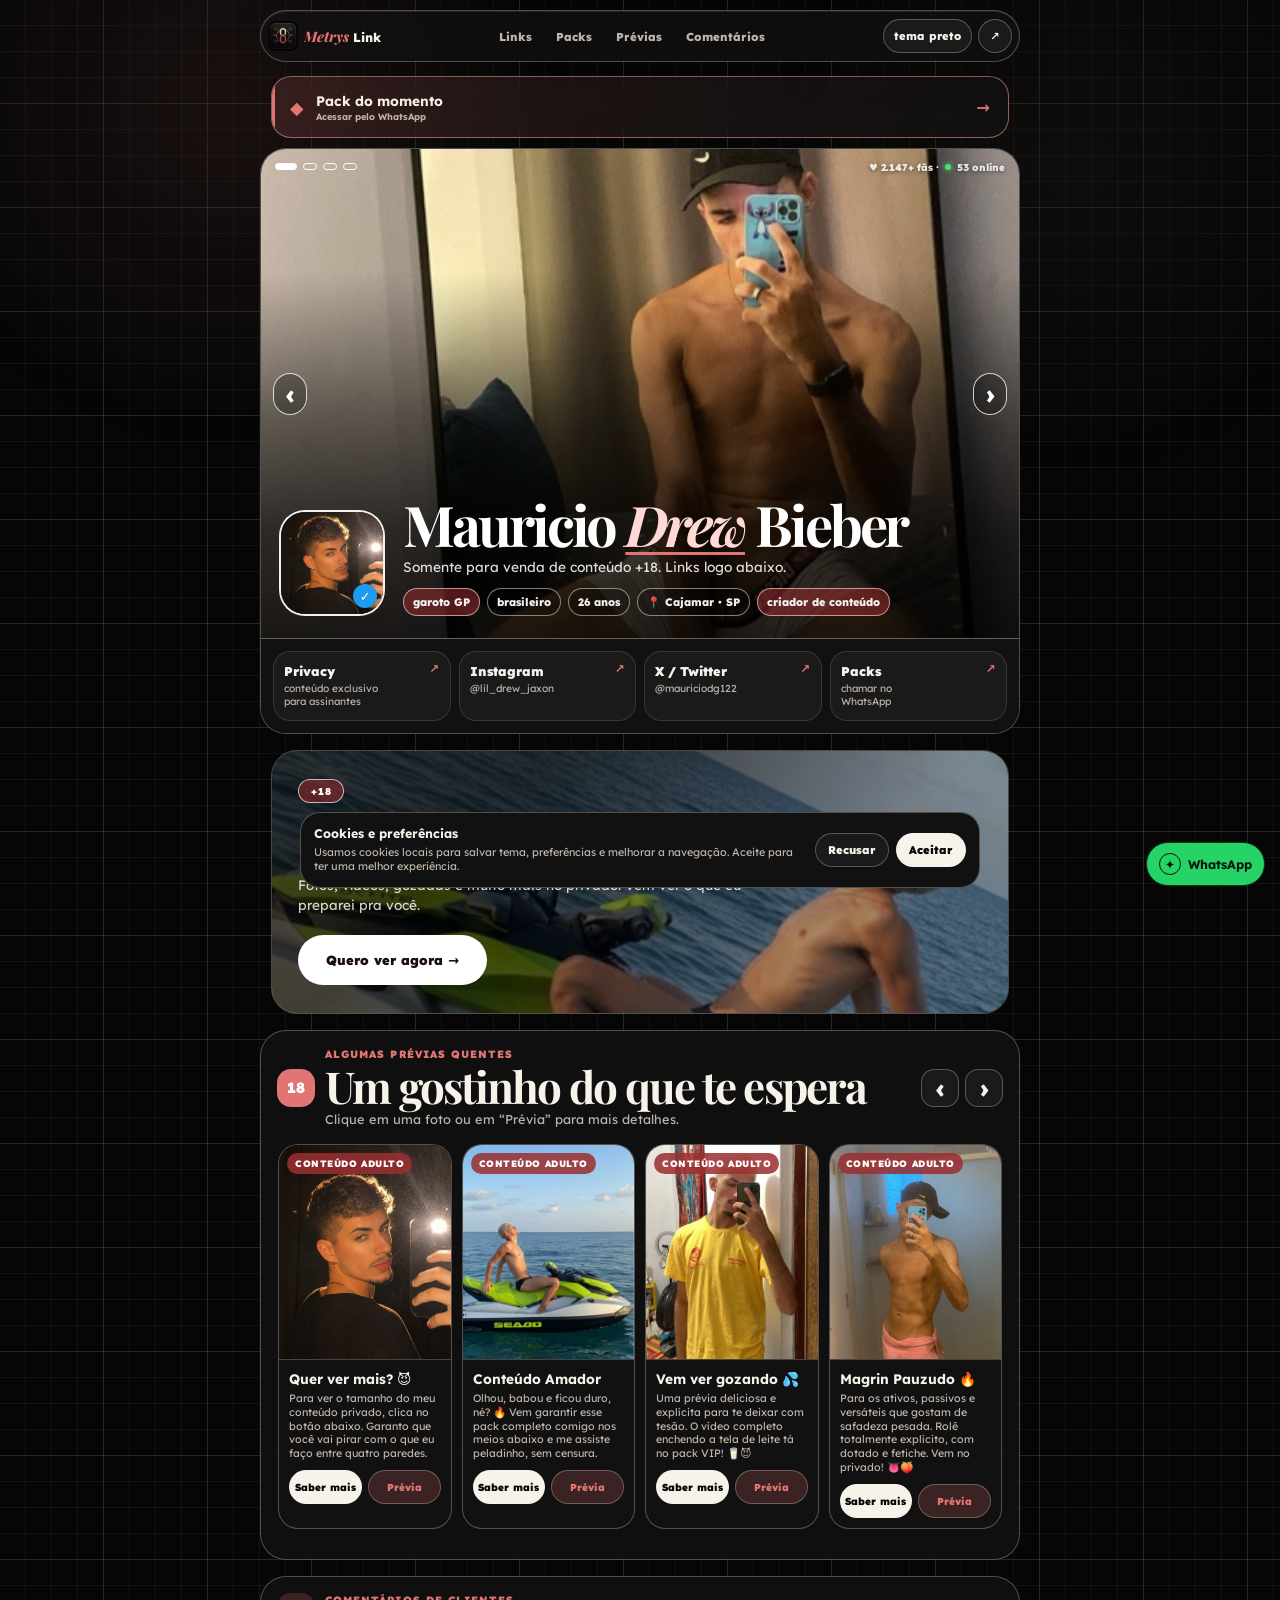
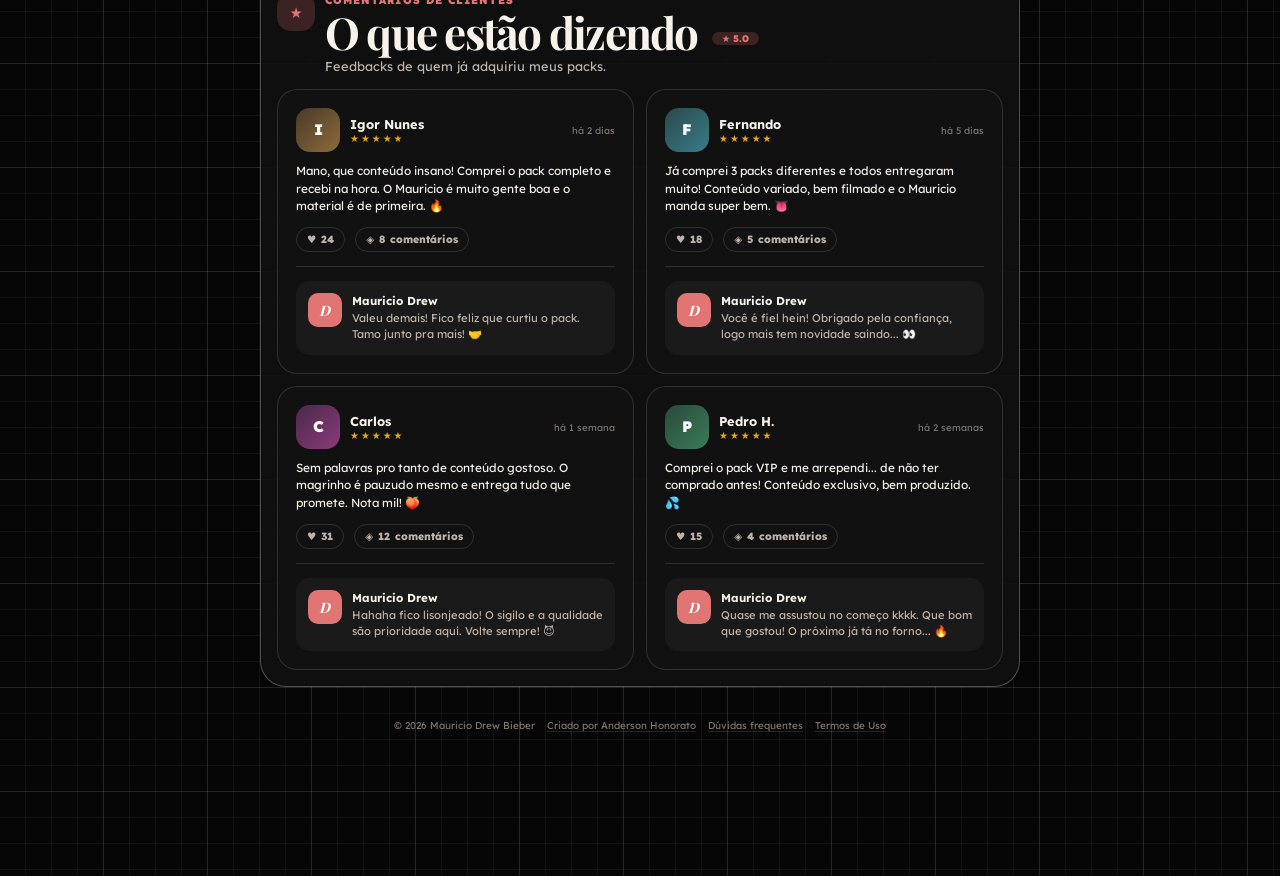
==== commit e833cd79: "feat: aprimora responsividade e interacoes" ====
--- a/index.html
+++ b/index.html
@@ -20,7 +20,12 @@
   <link rel="stylesheet" href="style.css" />
 </head>
 
-<body>
+<body
+  data-whatsapp="5511950818317"
+  data-instagram="https://www.instagram.com/lil_drew_jaxon?igsh=MTAxaGxsZXdnMjhvYg%3D%3D&amp;utm_source=qr"
+  data-x="https://x.com/mauriciodg122?s=11"
+  data-privacy="https://privacy.com.br/@Garotinho43"
+>
   <div class="square-bg" aria-hidden="true"></div>
 
   <header class="site-header" id="siteHeader">
@@ -48,11 +53,15 @@
     <a href="#previas" class="rail-btn">fotos</a>
     <a href="#depoimentos" class="rail-btn">feed</a>
     <a href="#top" class="rail-btn rail-top" aria-label="Voltar ao topo">↑</a>
+    <a class="rail-btn rail-whatsapp" href="#" data-chat-trigger data-channel="whatsapp" data-message="Oi Mauricio, quero saber mais sobre os packs de conteúdo" aria-label="Abrir assistente do WhatsApp">
+      <span>✦</span>
+      <b>WhatsApp</b>
+    </a>
   </aside>
 
   <div class="purchase-toasts" id="purchaseToasts" aria-live="polite"></div>
 
-  <a class="whatsapp-float" href="https://wa.me/5511950818317?text=Oi%20Mauricio%2C%20quero%20saber%20mais%20sobre%20os%20packs%20de%20conte%C3%BAdo" target="_blank" rel="noopener" aria-label="Chamar no WhatsApp">
+  <a class="whatsapp-float" href="#" data-chat-trigger data-channel="whatsapp" data-message="Oi Mauricio, quero saber mais sobre os packs de conteúdo" target="_blank" rel="noopener" aria-label="Chamar no WhatsApp">
     <span>✦</span>
     <b>WhatsApp</b>
   </a>
@@ -71,15 +80,18 @@
       <div class="wa-chat-options" id="waOptions"></div>
       <div class="wa-chat-input">
         <input id="waInput" type="text" placeholder="Digite sua mensagem..." maxlength="200" autocomplete="off" />
-        <button id="waSend" type="button">➤</button>
+        <button id="waSend" type="button" aria-label="Enviar mensagem">➤</button>
       </div>
     </div>
   </div>
 
   <main id="top" class="page-shell">
-    <a class="featured-link" href="https://wa.me/5511950818317?text=Oi%20Mauricio%2C%20quero%20o%20pack%20do%20momento!" target="_blank" rel="noopener">
+    <a class="featured-link" href="#" data-channel="whatsapp" data-message="Oi Mauricio, quero o pack do momento!" target="_blank" rel="noopener" aria-label="Ver o pack do momento no WhatsApp">
       <span class="featured-icon">◆</span>
-      <span class="featured-label">Pack do momento</span>
+      <span class="featured-copy">
+        <strong class="featured-label">Pack do momento</strong>
+        <small>Acessar pelo WhatsApp</small>
+      </span>
       <span class="featured-arrow">→</span>
     </a>
 
@@ -118,19 +130,19 @@
       </div>
 
       <div id="links" class="social-board" aria-label="Links oficiais">
-        <a href="https://privacy.com.br/@Garotinho43" target="_blank" rel="noopener">
+        <a href="#" data-channel="privacy" target="_blank" rel="noopener">
           <span>Privacy</span>
           <small>conteúdo exclusivo para assinantes</small>
         </a>
-        <a href="https://www.instagram.com/lil_drew_jaxon?igsh=MTAxaGxsZXdnMjhvYg%3D%3D&utm_source=qr" target="_blank" rel="noopener">
+        <a href="#" data-channel="instagram" target="_blank" rel="noopener">
           <span>Instagram</span>
           <small>@lil_drew_jaxon</small>
         </a>
-        <a href="https://x.com/mauriciodg122?s=11" target="_blank" rel="noopener">
+        <a href="#" data-channel="x" target="_blank" rel="noopener">
           <span>X / Twitter</span>
           <small>@mauriciodg122</small>
         </a>
-        <a href="https://wa.me/5511950818317?text=Oi%20Mauricio%2C%20quero%20saber%20mais%20sobre%20os%20packs%20de%20conte%C3%BAdo" target="_blank" rel="noopener">
+        <a href="#" data-channel="whatsapp" data-message="Oi Mauricio, quero saber mais sobre os packs de conteúdo" target="_blank" rel="noopener">
           <span>Packs</span>
           <small>chamar no WhatsApp</small>
         </a>
@@ -144,7 +156,7 @@
         <span class="packs-banner-tag">+18</span>
         <h2>Conteúdo exclusivo</h2>
         <p>Fotos, vídeos, gozadas e muito mais no privado. Vem ver o que eu preparei pra você.</p>
-        <a class="packs-banner-cta" href="https://wa.me/5511950818317?text=Oi%20Mauricio%2C%20quero%20ver%20os%20packs!" target="_blank" rel="noopener">Quero ver agora →</a>
+        <a class="packs-banner-cta" href="#" data-channel="whatsapp" data-message="Oi Mauricio, quero ver os packs!" target="_blank" rel="noopener">Quero ver agora →</a>
       </div>
     </section>
 
@@ -214,7 +226,7 @@
 
         <div class="modal-actions">
           <a id="modalWhats" href="#" target="_blank" rel="noopener">Saber mais no WhatsApp</a>
-          <a id="modalInstagram" href="https://www.instagram.com/lil_drew_jaxon?igsh=MTAxaGxsZXdnMjhvYg%3D%3D&utm_source=qr" target="_blank" rel="noopener">Instagram</a>
+          <a id="modalInstagram" href="#" data-channel="instagram" target="_blank" rel="noopener">Instagram</a>
           <button id="modalShare" type="button">Compartilhar</button>
         </div>
       </div>
@@ -248,24 +260,6 @@
     <div class="cookie-actions">
       <button id="cookieReject" type="button">Recusar</button>
       <button id="cookieAccept" type="button">Aceitar</button>
-    </div>
-  </div>
-
-  <div class="modal" id="packsModal" aria-hidden="true">
-    <div class="modal-backdrop" data-close-packs></div>
-    <div class="packs-box" role="dialog" aria-modal="true" aria-label="Sobre os packs">
-      <button class="modal-close" type="button" data-close-packs aria-label="Fechar">×</button>
-      <div class="packs-box-header">
-        <span class="packs-box-icon" id="packsIcon">✦</span>
-        <h2 id="packsTitle">Privacy oficial</h2>
-      </div>
-      <p id="packsText">Conteúdo exclusivo para assinantes do Privacy.</p>
-      <div class="packs-extended" id="packsExtended"></div>
-      <div class="packs-nav">
-        <button id="packsPrev" type="button" aria-label="Mensagem anterior">‹ Anterior</button>
-        <span id="packsCounter">1 / 3</span>
-        <button id="packsNext" type="button" aria-label="Próxima mensagem">Próximo ›</button>
-      </div>
     </div>
   </div>
 
--- a/style.css
+++ b/style.css
@@ -170,7 +170,10 @@
   padding: 7px;
   border: 1.5px solid var(--line-strong);
   border-radius: 999px;
-  background: color-mix(in srgb, var(--panel) 94%, transparent);
+  background: color-mix(in srgb, var(--panel) 72%, transparent);
+  -webkit-backdrop-filter: blur(18px) saturate(145%);
+  backdrop-filter: blur(18px) saturate(145%);
+  box-shadow: 0 12px 38px rgba(0,0,0,.14), inset 0 1px rgba(255,255,255,.08);
   transition: transform .24s var(--ease), opacity .24s var(--ease);
 }
 
@@ -198,35 +201,6 @@
 
 .brand:hover .brand-icon {
   transform: scale(1.1);
-}
-
-.brand-copy {
-  color: var(--ink);
-  font-size: .82rem;
-  font-weight: 800;
-  white-space: nowrap;
-}
-
-.brand-copy em {
-  font-family: var(--display);
-  font-style: italic;
-  color: var(--red);
-  font-size: .9rem;
-}
-
-.brand-mark {
-  display: grid;
-  width: 34px;
-  height: 34px;
-  place-items: center;
-  border: 1.5px solid var(--ink);
-  border-radius: 12px;
-  background: var(--red-soft);
-  color: var(--red);
-  font-family: var(--display);
-  font-size: 1.2rem;
-  font-style: italic;
-  font-weight: 700;
 }
 
 .brand-copy {
@@ -236,6 +210,13 @@
   font-weight: 800;
   text-overflow: ellipsis;
   white-space: nowrap;
+}
+
+.brand-copy em {
+  font-family: var(--display);
+  font-style: italic;
+  color: var(--red);
+  font-size: .9rem;
 }
 
 .header-nav {
@@ -333,6 +314,8 @@
   color: #fff;
   border-color: var(--red);
 }
+
+.rail-whatsapp { display: none; }
 
 /* WhatsApp */
 .whatsapp-float {
@@ -364,10 +347,11 @@
 
 .wa-assistant {
   position: fixed;
-  right: 14px; bottom: 70px; z-index: 92;
+  right: 8px; bottom: 14px; z-index: 92;
   display: flex; flex-direction: column;
-  width: min(340px, calc(100vw - 28px));
-  height: min(440px, calc(100dvh - 140px));
+  width: min(340px, calc(100vw - 16px));
+  max-height: min(440px, 55dvh);
+  height: auto;
   border: 1px solid var(--line-strong);
   border-radius: 20px;
   background: var(--panel);
@@ -450,6 +434,7 @@
 
 .wa-msg .cursor { color: var(--red); font-weight: 300; animation: blink .8s step-end infinite; }
 @keyframes blink { 50% { opacity: 0; } }
+@keyframes msgIn {
   from { opacity: 0; transform: translateY(6px); }
   to { opacity: 1; transform: translateY(0); }
 }
@@ -593,77 +578,11 @@
   box-shadow: 0 2px 6px rgba(0,0,0,.3);
 }
 
-.profile-pill {
-  display: inline-flex;
-  gap: 5px;
-  padding: 6px 10px;
-  border: 1.4px solid rgba(255,255,255,.62);
-  border-radius: 999px;
-  background: rgba(0,0,0,.25);
-  color: #fff;
-  font-size: .66rem;
-  font-weight: 900;
-  text-transform: uppercase;
-  letter-spacing: .08em;
-}
-
-.fans-badge {
-  display: inline-flex;
-  gap: 5px;
-  padding: 6px 10px;
-  border: 1.4px solid rgba(255, 180, 180, .7);
-  border-radius: 999px;
-  background: rgba(155, 47, 49, .45);
-  color: #ffd0d0;
-  font-size: .66rem;
-  font-weight: 900;
-  animation: softPulse 3s ease-in-out infinite;
-}
-
-.online-badge {
-  display: inline-flex;
-  gap: 4px;
-  margin-left: 4px;
-  padding: 6px 10px;
-  border: 1.4px solid rgba(100, 200, 130, .5);
-  border-radius: 999px;
-  background: rgba(40, 120, 60, .4);
-  color: #a0e8b0;
-  font-size: .64rem;
-  font-weight: 900;
-  animation: softPulse 2.4s ease-in-out infinite;
-}
-
-.online-badge .dot {
-  width: 7px;
-  height: 7px;
-  border-radius: 50%;
-  background: #4cdf6e;
-  box-shadow: 0 0 6px #4cdf6e;
-  animation: onlineDot 1.5s ease-in-out infinite;
-}
-
-@keyframes onlineDot {
-  0%, 100% { opacity: 1; }
-  50% { opacity: .3; }
-}
-
-#profileTitle {
-  font-size: 3.5rem; /* Ajuste este valor (ex: 1.2rem, 1.8rem) até ficar do tamanho que deseja */
-  margin-top: 10px;  /* Opcional: ajuste de espaçamento superior */
-  margin-bottom: 5px;/* Opcional: ajuste de espaçamento inferior */
-}
-
-/* Garante que o texto em itálico acompanhe o tamanho ou tenha um destaque sutil */
-#profileTitle em {
-  font-style: italic;
-}
-
 .profile-copy h1 {
   max-width: 540px;
   margin: 12px 0 8px;
   font-family: var(--display);
-  font-size: clamp(2.4rem, 7vw, 4.7rem);
+  font-size: clamp(2.4rem, 5vw, 3.5rem);
   line-height: .87;
   letter-spacing: -.055em;
   transition: transform .3s var(--ease), text-shadow .3s var(--ease);
@@ -840,10 +759,13 @@
   gap: 12px;
   width: min(var(--site-width), calc(100% - 22px));
   margin: 0 auto 10px;
-  padding: 14px 20px;
+  min-height: 62px;
+  padding: 12px 18px;
   border: 1.5px solid color-mix(in srgb, var(--red) 40%, var(--line-strong));
-  border-radius: 18px;
-  background: linear-gradient(135deg, color-mix(in srgb, var(--red) 10%, var(--panel)) 0%, var(--panel) 100%);
+  border-radius: 20px;
+  background: linear-gradient(135deg, color-mix(in srgb, var(--red) 17%, transparent), color-mix(in srgb, var(--panel) 76%, transparent));
+  -webkit-backdrop-filter: blur(16px) saturate(140%);
+  backdrop-filter: blur(16px) saturate(140%);
   color: var(--ink);
   font-size: .82rem;
   font-weight: 900;
@@ -866,7 +788,7 @@
 .featured-link:hover {
   transform: scale(1.008);
   border-color: var(--red);
-  box-shadow: 0 0 28px color-mix(in srgb, var(--red) 20%, transparent);
+  box-shadow: 0 12px 32px color-mix(in srgb, var(--red) 14%, transparent);
 }
 
 .featured-icon {
@@ -876,7 +798,21 @@
   flex-shrink: 0;
 }
 
-.featured-label { flex: 1; font-size: .84rem; }
+.featured-copy {
+  display: flex;
+  min-width: 0;
+  flex: 1;
+  flex-direction: column;
+  gap: 2px;
+}
+
+.featured-label { font-size: .86rem; }
+
+.featured-copy small {
+  color: var(--muted);
+  font-size: .58rem;
+  font-weight: 700;
+}
 
 .featured-arrow {
   font-size: 1rem;
@@ -1071,50 +1007,6 @@
   color: var(--muted);
   font-size: .8rem;
   line-height: 1.4;
-}
-
-.mini-grid {
-  display: grid;
-  grid-template-columns: repeat(3, 1fr);
-  gap: 9px;
-}
-
-.mini-grid article {
-  padding: 12px;
-  border: 1.5px solid var(--line);
-  border-radius: 18px;
-  background: var(--panel);
-  cursor: pointer;
-  transition: transform .22s var(--ease), border-color .22s var(--ease), box-shadow .22s var(--ease);
-}
-
-.mini-grid article:hover {
-  transform: translateY(-4px);
-  border-color: var(--red);
-  box-shadow: 0 8px 24px rgba(0,0,0,.18);
-}
-
-.mini-grid b {
-  display: grid;
-  width: 28px;
-  height: 28px;
-  place-items: center;
-  margin-bottom: 8px;
-  border-radius: 10px;
-  background: var(--red-soft);
-  color: var(--red);
-}
-
-.mini-grid h3 {
-  margin: 0 0 5px;
-  font-size: .82rem;
-}
-
-.mini-grid p {
-  margin: 0;
-  color: var(--muted);
-  font-size: .7rem;
-  line-height: 1.35;
 }
 
 .section-title-row {
@@ -1599,98 +1491,6 @@
   white-space: nowrap;
 }
 
-/* Packs modal */
-.packs-box {
-  position: relative;
-  z-index: 1;
-  width: min(460px, calc(100% - 28px));
-  max-height: calc(100dvh - 28px);
-  overflow-y: auto;
-  padding: 28px 22px 22px;
-  border: 1.5px solid var(--line-strong);
-  border-radius: 24px;
-  background: var(--panel);
-  color: var(--ink);
-  text-align: center;
-}
-
-.packs-box-header {
-  display: flex;
-  align-items: center;
-  gap: 12px;
-  justify-content: center;
-  margin-bottom: 12px;
-}
-
-.packs-box-icon {
-  display: grid;
-  width: 46px;
-  height: 46px;
-  flex: 0 0 46px;
-  place-items: center;
-  border-radius: 16px;
-  background: var(--red-soft);
-  color: var(--red);
-  font-size: 1.15rem;
-  font-weight: 900;
-}
-
-.packs-box h2 {
-  margin: 0;
-  font-family: var(--display);
-  font-size: clamp(1.5rem, 5vw, 2.2rem);
-  line-height: 1;
-}
-
-.packs-box > p {
-  margin: 0 0 14px;
-  color: var(--muted);
-  font-size: .82rem;
-  line-height: 1.45;
-}
-
-.packs-extended {
-  margin-bottom: 16px;
-  padding: 16px;
-  border: 1.5px solid var(--line);
-  border-radius: 16px;
-  background: var(--panel-2);
-  color: var(--ink);
-  font-size: .78rem;
-  line-height: 1.55;
-  text-align: left;
-}
-
-.packs-nav {
-  display: flex;
-  align-items: center;
-  justify-content: space-between;
-  gap: 10px;
-}
-
-.packs-nav button {
-  min-height: 36px;
-  padding: 0 14px;
-  border: 1.5px solid var(--line-strong);
-  border-radius: 999px;
-  background: var(--panel-2);
-  color: var(--ink);
-  font-size: .7rem;
-  font-weight: 900;
-}
-
-.packs-nav button:hover {
-  background: var(--red-soft);
-  color: var(--red);
-  border-color: var(--red);
-}
-
-.packs-nav span {
-  font-size: .68rem;
-  color: var(--soft);
-  font-weight: 800;
-}
-
 /* Hub modal (Dev) */
 .hub-box {
   position: relative;
@@ -1719,75 +1519,11 @@
 .hub-box > p { margin: 0 0 10px; color: var(--muted); font-size: .78rem; line-height: 1.45; }
 .hub-box small { display: block; color: var(--soft); font-size: .64rem; margin-top: 10px; }
 
-/* FAQ modal */
-.faq-box {
-  position: relative; z-index: 1;
-  width: min(480px, calc(100% - 28px));
-  max-height: calc(100dvh - 40px); overflow-y: auto;
-  padding: 24px 20px 20px;
-  border: 1.5px solid var(--line-strong); border-radius: 24px;
-  background: var(--panel); color: var(--ink);
-}
-.faq-box > strong { display: block; font-family: var(--display); font-size: 1.4rem; margin-bottom: 16px; text-align: center; }
-.faq-list { display: flex; flex-direction: column; gap: 8px; }
-.faq-item { border: 1.5px solid var(--line); border-radius: 14px; overflow: hidden; }
-.faq-q { width: 100%; display: flex; align-items: center; justify-content: space-between; gap: 10px; padding: 14px; border: 0; background: var(--panel-2); color: var(--ink); font-size: .8rem; font-weight: 800; text-align: left; cursor: pointer; }
-.faq-q::after { content: "+"; font-size: 1.2rem; font-weight: 900; transition: transform .25s; }
-.faq-item.is-open .faq-q::after { content: "−"; }
-.faq-a { display: none; padding: 0 14px 14px; color: var(--muted); font-size: .72rem; line-height: 1.5; }
-.faq-item.is-open .faq-a { display: block; }
-
-/* Terms iframe modal */
-.terms-frame-box {
-  position: relative; z-index: 1;
-  width: min(860px, calc(100vw - 28px));
-  height: min(700px, calc(100dvh - 40px));
-  display: flex; flex-direction: column;
-  border: 1.5px solid var(--line-strong); border-radius: 24px;
-  background: var(--panel); overflow: hidden;
-}
-.terms-frame-box iframe { flex: 1; border: 0; width: 100%; height: 100%; }
-
-/* Remove old */
-.dev-links a, .dev-links button { min-height: 42px; display: inline-flex; align-items: center; justify-content: center; border: 1.5px solid var(--line-strong); border-radius: 12px; background: var(--panel-2); color: var(--ink); font-size: .72rem; font-weight: 800; }
-.dev-links a:hover, .dev-links button:hover { background: var(--red-soft); color: var(--red); border-color: var(--red); }
-.dev-links { display: grid; grid-template-columns: 1fr 1fr; gap: 8px; margin-top: 16px; }
-
-/* FAQ / Terms inside hub */
-  position: relative;
-  z-index: 1;
-  width: min(380px, calc(100% - 28px));
-  padding: 32px 24px 24px;
-  border: 1.5px solid var(--line-strong);
-  border-radius: 24px;
-  background: var(--panel);
-  color: var(--ink);
-  text-align: center;
-}
-
-.dev-avatar {
-  width: 56px;
-  height: 56px;
-  margin: 0 auto 12px;
-  display: grid;
-  place-items: center;
-  border-radius: 16px;
-  background: linear-gradient(135deg, var(--red), var(--accent));
-  color: #fff;
-  font-family: var(--display);
-  font-size: 1.3rem;
-  font-weight: 900;
-}
-
-.dev-box strong { display: block; font-family: var(--display); font-size: 1.4rem; margin-bottom: 2px; }
-.dev-role { display: block; font-size: .68rem; color: var(--red); font-weight: 800; margin-bottom: 12px; text-transform: uppercase; letter-spacing: .06em; }
-.dev-box > p { margin: 0 0 18px; color: var(--muted); font-size: .8rem; line-height: 1.45; }
-.dev-box small { display: block; color: var(--soft); font-size: .64rem; margin-top: 12px; }
-
 .dev-links {
   display: grid;
   grid-template-columns: 1fr 1fr;
   gap: 8px;
+  margin-top: 16px;
   margin-bottom: 14px;
 }
 
@@ -1810,12 +1546,6 @@
   background: var(--red-soft);
   color: var(--red);
   border-color: var(--red);
-}
-
-.dev-box small {
-  display: block;
-  color: var(--soft);
-  font-size: .68rem;
 }
 
 /* Terms iframe modal */
@@ -2177,59 +1907,34 @@
   opacity: .85;
 }
 
-/* Remove creator-link */
-.creator-link { display: none; }
-
 /* Purchase notifications */
 .purchase-toasts {
-  position: fixed;
-  left: 14px;
-  bottom: 14px;
-  z-index: 95;
-  display: flex;
-  flex-direction: column-reverse;
-  gap: 8px;
-  pointer-events: none;
-  max-width: 280px;
+  position: fixed; left: 10px; bottom: 14px; z-index: 95;
+  display: flex; flex-direction: column-reverse; gap: 5px;
+  pointer-events: none; max-width: 200px;
 }
 
 .purchase-notify {
-  display: flex;
-  align-items: center;
-  gap: 10px;
-  padding: 11px 14px;
-  border: 1.5px solid var(--line-strong);
-  border-radius: 16px;
-  background: color-mix(in srgb, var(--panel) 96%, transparent);
-  color: var(--ink);
-  font-size: .68rem;
-  font-weight: 700;
-  box-shadow: 0 6px 22px rgba(0,0,0,.22);
-  pointer-events: auto;
-  cursor: pointer;
+  display: flex; align-items: center; gap: 6px;
+  padding: 5px 8px;
+  border: 1px solid var(--line);
+  border-radius: 10px;
+  background: color-mix(in srgb, var(--panel) 70%, transparent);
+  color: var(--ink); font-size: .58rem; font-weight: 600;
+  box-shadow: 0 2px 6px rgba(0,0,0,.1);
+  opacity: .72; pointer-events: auto; cursor: pointer;
   animation: purchaseIn .4s var(--ease), purchaseOut .5s var(--ease) 7s forwards;
 }
 
 .purchase-notify .pn-avatar {
-  width: 38px;
-  height: 38px;
-  flex: 0 0 38px;
-  display: grid;
-  place-items: center;
-  border-radius: 12px;
-  font-size: .8rem;
-  font-weight: 900;
-  color: #fff;
-}
-
-.purchase-notify .pn-info {
-  min-width: 0;
-  line-height: 1.3;
-}
-
-.purchase-notify .pn-info strong { display: block; font-size: .7rem; }
-.purchase-notify .pn-info span { color: var(--muted); font-size: .62rem; }
-.purchase-notify .pn-stats { display: flex; gap: 8px; margin-top: 3px; font-size: .58rem; color: var(--soft); }
+  width: 24px; height: 24px; flex: 0 0 24px;
+  display: grid; place-items: center; border-radius: 7px;
+  font-size: .55rem; font-weight: 900; color: #fff;
+}
+
+.purchase-notify .pn-info { min-width: 0; line-height: 1.2; }
+.purchase-notify .pn-info strong { font-size: .58rem; }
+.purchase-notify .pn-info span { color: var(--muted); font-size: .52rem; }
 
 @keyframes purchaseIn {
   from { opacity: 0; transform: translateY(20px) scale(.9); }
@@ -2242,7 +1947,7 @@
 }
 
 @media (max-width: 760px) {
-  .purchase-toasts { left: 10px; bottom: 64px; max-width: 240px; }
+  .purchase-toasts { left: 6px; bottom: 58px; max-width: 160px; }
 }
 
 /* Toast */
@@ -2375,6 +2080,7 @@
 .av-diego { background: linear-gradient(135deg, #3a4a2a, #6b8b3a); }
 .av-felipe { background: linear-gradient(135deg, #2a2a4a, #4a4a8b); }
 .av-henrique { background: linear-gradient(135deg, #4a4a2a, #8b8b4a); }
+.av-user { background: linear-gradient(135deg, var(--red), var(--accent)); }
 
 .testimonial-header > div:nth-child(2) {
   flex: 1;
@@ -2517,6 +2223,7 @@
   border-radius: 20px;
   background: var(--panel);
   color: var(--ink);
+  transform: translateX(-50%);
 }
 
 .cookie-banner.is-visible {
@@ -2589,19 +2296,9 @@
     top: 8px;
   }
 
-  .brand-copy,
-  .header-nav {
-    display: none;
-  }
-
   .brand-icon {
     width: 28px;
     height: 28px;
-  }
-
-  .brand-mark {
-    width: 32px;
-    height: 32px;
   }
 
   .theme-button,
@@ -2639,27 +2336,35 @@
   }
 
   .profile-copy h1 {
-    font-size: clamp(2.1rem, 12vw, 3.4rem);
+    font-size: clamp(1.6rem, 9vw, 2.4rem);
+    margin: 6px 0 4px;
   }
 
   .profile-copy p {
-    font-size: .78rem;
+    font-size: .7rem;
+    margin-bottom: 4px;
   }
 
   .profile-meta span {
-    font-size: .62rem;
+    font-size: .58rem;
+    padding: 4px 7px;
   }
 
   .social-board {
-    grid-template-columns: 1fr 1fr;
-    padding: 10px;
-    gap: 7px;
+    grid-template-columns: repeat(4, 1fr);
+    padding: 8px;
+    gap: 5px;
   }
 
   .social-board a {
-    min-height: 60px;
-    padding: 10px 9px;
-  }
+    min-height: 50px;
+    padding: 8px 6px;
+    border-radius: 12px;
+  }
+
+  .social-board span { font-size: .64rem; }
+  .social-board small { font-size: .52rem; max-width: none; }
+  .social-board a::after { right: 6px; top: 6px; font-size: .6rem; }
 
   .section-block {
     margin-top: 12px;
@@ -2677,15 +2382,6 @@
 
   .section-title p {
     font-size: .72rem;
-  }
-
-  .mini-grid {
-    grid-template-columns: 1fr;
-    gap: 7px;
-  }
-
-  .mini-grid article {
-    padding: 10px;
   }
 
   .section-title-row {
@@ -2722,17 +2418,6 @@
     font-size: .8rem;
   }
 
-  .promo-banner {
-    width: min(100% - 16px, var(--site-width));
-    margin-top: 12px;
-    padding: 12px 14px;
-  }
-  .promo-inner { gap: 10px; }
-  .promo-icon { font-size: 1.5rem; }
-  .promo-copy strong { font-size: 1.05rem; }
-  .promo-copy p { font-size: .68rem; }
-  .promo-cta { min-height: 36px; padding: 0 14px; font-size: .7rem; }
-
   .cover-stats { font-size: .55rem; right: 8px; top: 8px; }
 
   .whatsapp-float {
@@ -2741,10 +2426,6 @@
     min-height: 42px;
   }
 
-  .whatsapp-float b {
-    display: none;
-  }
-
   .wa-assistant {
     right: 10px;
     bottom: 62px;
@@ -2793,21 +2474,327 @@
     grid-template-columns: 72px 1fr;
   }
 
-  .profile-copy h1 {
-    font-size: 2.15rem;
-  }
-
-  .profile-copy p {
-    display: none;
-  }
-
   .social-board small {
-    font-size: .6rem;
+    font-size: .5rem;
   }
 
   .preview-card {
     flex-basis: 78vw;
   }
+}
+
+/* Mobile layout: all desktop information remains visible and contained. */
+@media (max-width: 760px) {
+  body {
+    padding-bottom: calc(68px + env(safe-area-inset-bottom));
+  }
+
+  .site-header {
+    display: grid;
+    grid-template-areas:
+      "brand actions"
+      "nav nav";
+    grid-template-columns: minmax(0, 1fr) auto;
+    gap: 7px 10px;
+    width: min(calc(100% - 16px), var(--site-width));
+    min-height: 0;
+    padding: 8px;
+    border-radius: 22px;
+    background: color-mix(in srgb, var(--panel) 68%, transparent);
+  }
+
+  .brand {
+    grid-area: brand;
+    width: max-content;
+    max-width: 100%;
+  }
+
+  .brand-copy {
+    display: inline;
+    font-size: .68rem;
+  }
+
+  .brand-copy em { font-size: .78rem; }
+
+  .header-actions {
+    grid-area: actions;
+    justify-self: end;
+  }
+
+  .header-nav {
+    grid-area: nav;
+    display: grid;
+    grid-template-columns: repeat(4, minmax(0, 1fr));
+    gap: 4px;
+    width: 100%;
+    padding-top: 6px;
+    border-top: 1px solid color-mix(in srgb, var(--line-strong) 72%, transparent);
+  }
+
+  .header-nav a {
+    min-width: 0;
+    padding: 7px 2px;
+    background: color-mix(in srgb, var(--panel-2) 62%, transparent);
+    font-size: .55rem;
+    text-align: center;
+  }
+
+  .theme-button { padding: 0 9px; font-size: .62rem; }
+
+  .page-shell {
+    width: min(calc(100% - 16px), var(--site-width));
+    margin-top: 10px;
+  }
+
+  .featured-link {
+    width: 100%;
+    min-height: 56px;
+    padding: 10px 14px;
+  }
+
+  .featured-label { font-size: .76rem; }
+  .featured-copy small { font-size: .52rem; }
+
+  .profile-cover { min-height: 500px; }
+
+  .profile-info-grid {
+    right: 12px;
+    bottom: 16px;
+    left: 12px;
+    grid-template-columns: 64px minmax(0, 1fr);
+    gap: 10px;
+  }
+
+  .profile-copy { min-width: 0; }
+
+  .profile-icon-card { border-radius: 18px; }
+
+  .profile-copy h1 {
+    max-width: none;
+    margin: 4px 0 3px;
+    font-size: clamp(1.08rem, 5.8vw, 1.55rem);
+    line-height: .95;
+    letter-spacing: -.06em;
+    white-space: nowrap;
+  }
+
+  .profile-copy h1:hover { transform: none; }
+
+  .profile-copy p {
+    display: block;
+    margin: 0 0 3px;
+    font-size: .58rem;
+    line-height: 1.3;
+  }
+
+  .profile-meta {
+    gap: 4px;
+    margin-top: 6px;
+  }
+
+  .profile-meta span {
+    padding: 3px 5px;
+    font-size: .48rem;
+    white-space: nowrap;
+  }
+
+  .social-board {
+    grid-template-columns: repeat(2, minmax(0, 1fr));
+    gap: 6px;
+    padding: 8px;
+  }
+
+  .social-board a {
+    min-width: 0;
+    min-height: 58px;
+    padding: 9px 8px;
+  }
+
+  .social-board span { font-size: .68rem; }
+
+  .social-board small {
+    max-width: calc(100% - 10px);
+    font-size: .54rem;
+    overflow-wrap: anywhere;
+  }
+
+  .packs-banner,
+  .packs-banner-content {
+    min-height: 260px;
+  }
+
+  .packs-banner { width: 100%; }
+
+  .packs-banner-content { padding: 22px 18px; }
+
+  .section-block { padding: 12px; }
+
+  .section-title h2 { font-size: 1.45rem; }
+
+  .section-title-row { align-items: flex-start; }
+
+  .carousel-controls {
+    width: auto;
+    margin-left: auto;
+  }
+
+  .preview-card { flex-basis: min(82vw, 270px); }
+
+  .side-rail,
+  .side-rail.is-visible {
+    top: auto;
+    right: 8px;
+    bottom: calc(8px + env(safe-area-inset-bottom));
+    left: 8px;
+    display: grid;
+    grid-template-columns: repeat(6, minmax(0, 1fr));
+    gap: 4px;
+    padding: 5px;
+    border: 1.5px solid var(--line-strong);
+    border-radius: 16px;
+    background: color-mix(in srgb, var(--panel) 72%, transparent);
+    -webkit-backdrop-filter: blur(16px) saturate(145%);
+    backdrop-filter: blur(16px) saturate(145%);
+    box-shadow: 0 10px 30px rgba(0,0,0,.22);
+    opacity: 1;
+    transform: none;
+    pointer-events: auto;
+  }
+
+  .rail-btn {
+    min-width: 0;
+    min-height: 34px;
+    border-radius: 10px;
+    font-size: .48rem;
+  }
+
+  .rail-top { font-size: .8rem; }
+
+  .rail-whatsapp {
+    display: flex;
+    min-width: 0;
+    min-height: 34px;
+    flex-direction: column;
+    gap: 1px;
+    border-color: #13853d;
+    background: #25d366;
+    color: #07150b;
+    font-size: .4rem;
+    line-height: 1;
+  }
+
+  .rail-whatsapp span { font-size: .68rem; }
+  .rail-whatsapp b { font-size: .4rem; }
+
+  .whatsapp-float { display: none; }
+
+  .wa-assistant {
+    right: 8px;
+    bottom: calc(62px + env(safe-area-inset-bottom));
+    width: min(340px, calc(100vw - 16px));
+    max-height: min(430px, 52dvh);
+  }
+
+  .purchase-toasts {
+    right: auto;
+    bottom: calc(62px + env(safe-area-inset-bottom));
+    left: 8px;
+    max-width: min(190px, calc(100vw - 24px));
+  }
+
+  .toast-container {
+    right: 8px;
+    bottom: calc(62px + env(safe-area-inset-bottom));
+    left: 8px;
+    align-items: flex-end;
+  }
+
+  .toast { max-width: 100%; }
+
+  .cookie-banner {
+    bottom: calc(62px + env(safe-area-inset-bottom));
+    grid-template-columns: 1fr;
+    gap: 10px;
+    width: calc(100vw - 16px);
+    max-height: calc(100dvh - 86px - env(safe-area-inset-bottom));
+    overflow-y: auto;
+    padding: 12px;
+  }
+
+  .cookie-actions { justify-content: flex-end; }
+
+  .testimonial-card {
+    padding: 10px;
+    border-radius: 16px;
+  }
+
+  .testimonials-grid { gap: 8px; }
+
+  .testimonial-header {
+    gap: 8px;
+    margin-bottom: 5px;
+  }
+
+  .testimonial-avatar {
+    width: 34px;
+    height: 34px;
+    flex-basis: 34px;
+    border-radius: 11px;
+    font-size: .78rem;
+  }
+
+  .testimonial-header strong { font-size: .72rem; }
+  .testimonial-header .stars { font-size: .54rem; }
+  .testimonial-time { font-size: .52rem; }
+
+  .testimonial-body {
+    margin-bottom: 6px;
+    font-size: .64rem;
+    line-height: 1.32;
+  }
+
+  .testimonial-actions {
+    gap: 6px;
+    margin-bottom: 6px;
+    padding-bottom: 6px;
+  }
+
+  .testimonial-actions button {
+    padding: 3px 7px;
+    font-size: .55rem;
+  }
+
+  .testimonial-reply {
+    gap: 6px;
+    padding: 6px;
+    border-radius: 11px;
+  }
+
+  .reply-avatar {
+    width: 24px;
+    height: 24px;
+    flex-basis: 24px;
+    border-radius: 8px;
+    font-size: .74rem;
+  }
+
+  .testimonial-reply strong { font-size: .6rem; }
+  .testimonial-reply p { font-size: .58rem; line-height: 1.25; }
+
+  .modal { padding: 8px; }
+  .comments-box,
+  .faq-box,
+  .hub-box { width: calc(100vw - 16px); }
+}
+
+@media (max-width: 360px) {
+  .header-nav a { font-size: .49rem; }
+  .theme-button { padding: 0 7px; font-size: .56rem; }
+  .profile-info-grid { grid-template-columns: 60px minmax(0, 1fr); gap: 8px; }
+  .profile-copy h1 { font-size: clamp(1.03rem, 5.7vw, 1.28rem); }
+  .profile-copy p { font-size: .54rem; }
+  .profile-meta span { font-size: .44rem; }
+  .rail-btn { font-size: .44rem; }
 }
 
 @media (prefers-reduced-motion: reduce) {
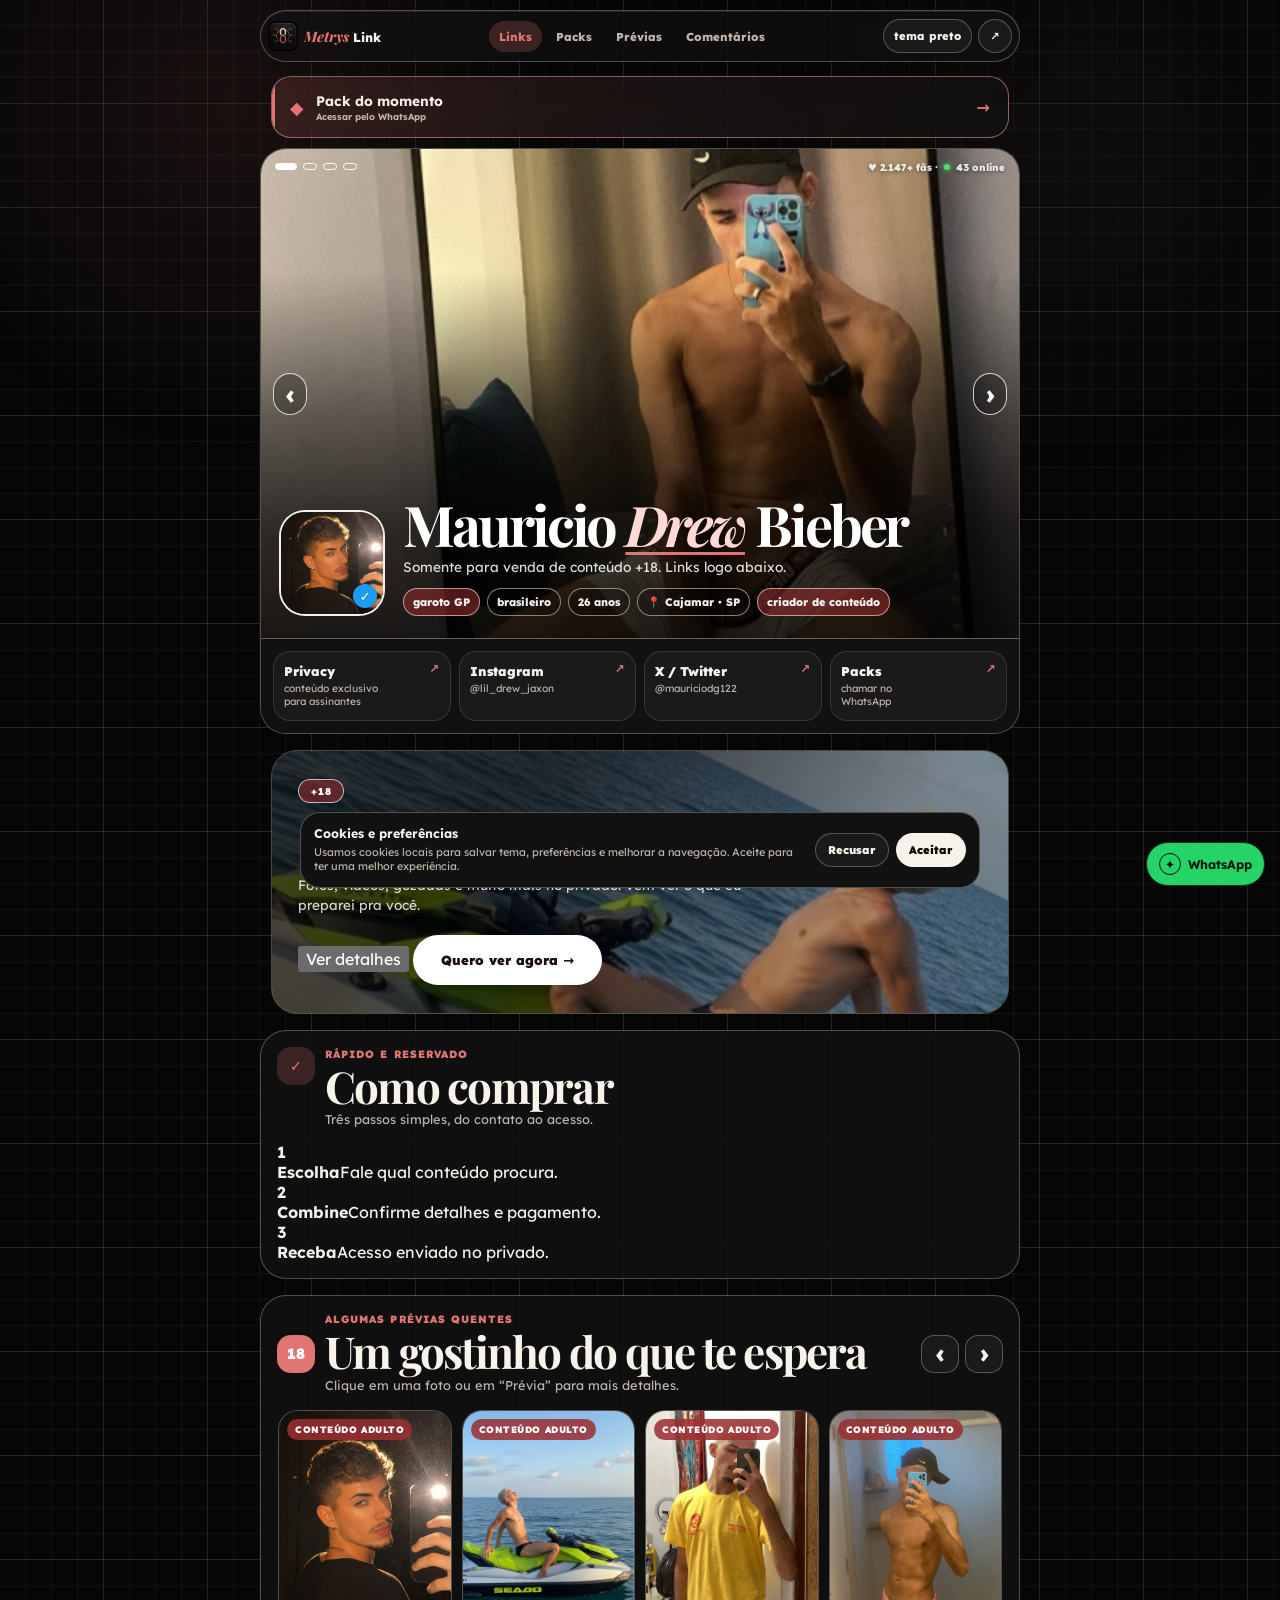
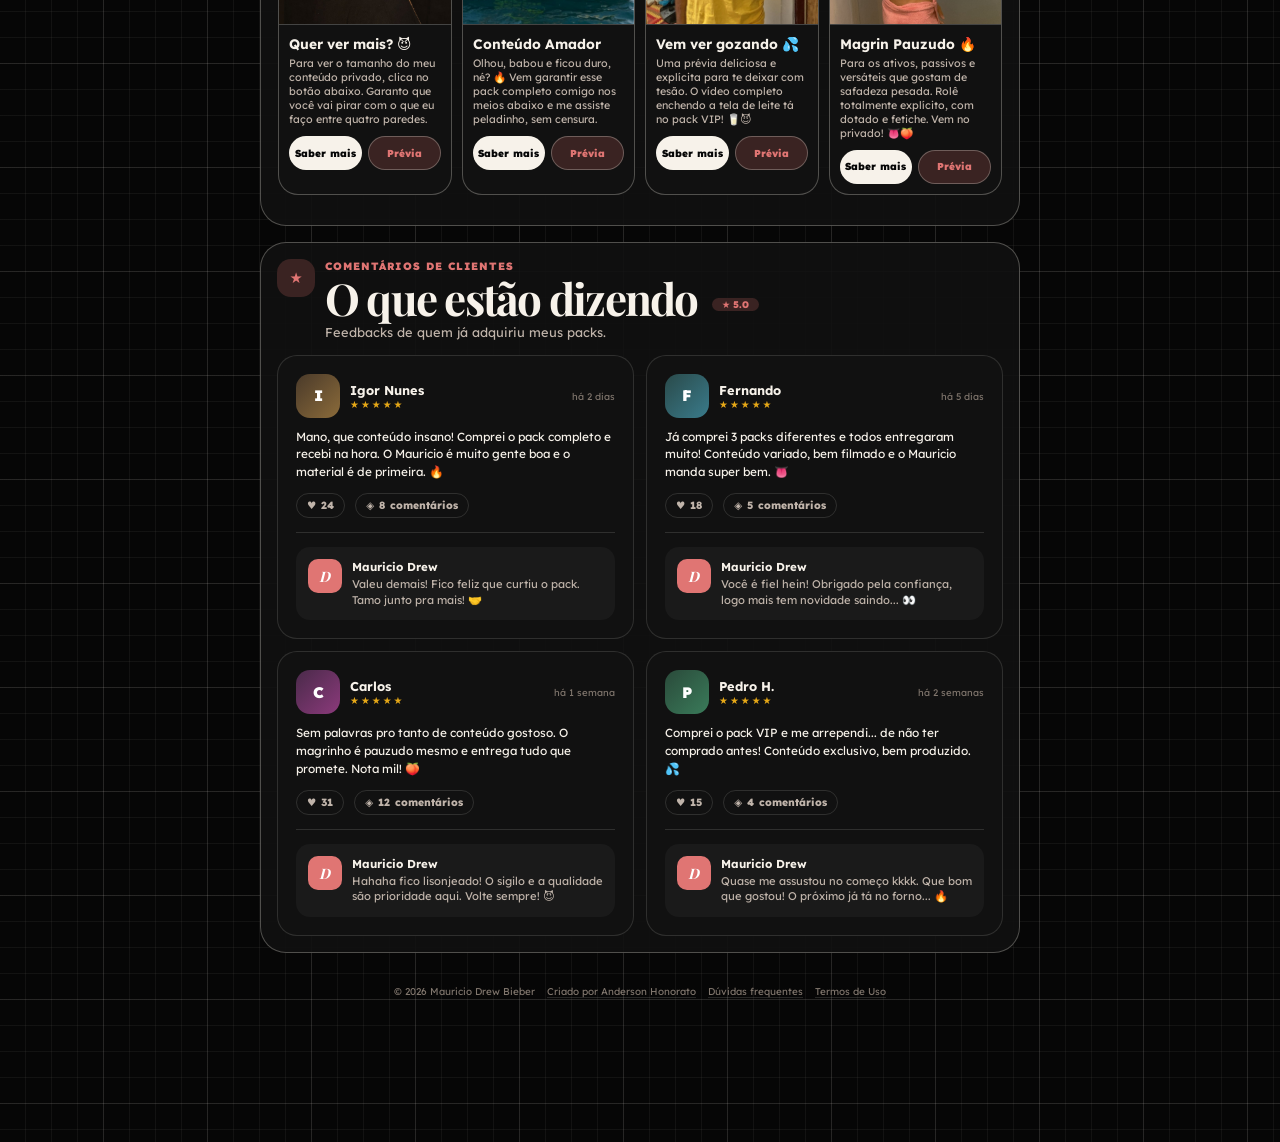
==== commit de802d62: "Atualiza site Metrys Link" ====
--- a/index.html
+++ b/index.html
@@ -8,16 +8,43 @@
   <meta name="description" content="Links oficiais, packs de conteúdo e prévias de Mauricio Drew Bieber." />
   <meta name="robots" content="index, follow" />
   <meta name="theme-color" content="#060606" />
+  <meta name="color-scheme" content="dark light" />
+
+  <link rel="canonical" href="https://mauriciodrewbieber.space/" />
 
   <meta property="og:title" content="Mauricio Drew Bieber — Packs de conteúdo" />
   <meta property="og:description" content="Privacy, Instagram, X, WhatsApp e prévias selecionadas." />
   <meta property="og:type" content="website" />
-  <meta property="og:image" content="assets/capas/4.jpg" />
+  <meta property="og:url" content="https://mauriciodrewbieber.space/" />
+  <meta property="og:image" content="https://mauriciodrewbieber.space/assets/capas/4.jpg" />
+
+  <meta name="twitter:card" content="summary_large_image" />
+  <meta name="twitter:title" content="Mauricio Drew Bieber — Packs de conteúdo" />
+  <meta name="twitter:description" content="Links oficiais, packs de conteúdo e prévias selecionadas." />
+  <meta name="twitter:image" content="https://mauriciodrewbieber.space/assets/capas/4.jpg" />
 
   <link rel="preconnect" href="https://fonts.googleapis.com" />
   <link rel="preconnect" href="https://fonts.gstatic.com" crossorigin />
+  <link rel="preload" href="assets/capas/4.png" as="image" fetchpriority="high" />
   <link href="https://fonts.googleapis.com/css2?family=Lexend:wght@400;500;600;700;800&family=Playfair+Display:ital,wght@0,700;1,700&display=swap" rel="stylesheet" />
   <link rel="stylesheet" href="style.css" />
+
+  <script type="application/ld+json">
+    {
+      "@context": "https://schema.org",
+      "@type": "ProfilePage",
+      "url": "https://mauriciodrewbieber.space/",
+      "mainEntity": {
+        "@type": "Person",
+        "name": "Mauricio Drew Bieber",
+        "sameAs": [
+          "https://privacy.com.br/@Garotinho43",
+          "https://www.instagram.com/lil_drew_jaxon",
+          "https://x.com/mauriciodg122"
+        ]
+      }
+    }
+  </script>
 </head>
 
 <body
@@ -30,7 +57,7 @@
 
   <header class="site-header" id="siteHeader">
     <a class="brand" href="#top" aria-label="Voltar ao topo">
-      <img class="brand-icon" src="assets/icones/metrys-icon.png" alt="Metrys" />
+      <img class="brand-icon" src="assets/icones/metrys-icon.png" alt="Metrys" width="30" height="30" decoding="async" />
       <span class="brand-copy"><em>Metrys</em> Link</span>
     </a>
 
@@ -96,12 +123,12 @@
     </a>
 
     <section class="profile-card" aria-labelledby="profileTitle">
-      <div class="profile-cover">
+      <div class="profile-cover" tabindex="0" role="group" aria-label="Galeria de fotos de capa. Use as setas do teclado ou deslize para navegar.">
         <div class="cover-slider">
-          <img class="cover-img active" src="assets/capas/4.png" onerror="this.src='assets/capas/4.svg'" alt="Mauricio Drew Bieber foto de capa" />
-          <img class="cover-img" src="assets/capas/1.png" onerror="this.src='assets/capas/1.svg'" alt="Mauricio Drew Bieber foto de capa" />
-          <img class="cover-img" src="assets/capas/2.png" onerror="this.src='assets/capas/2.svg'" alt="Mauricio Drew Bieber foto de capa" />
-          <img class="cover-img" src="assets/capas/3.png" onerror="this.src='assets/capas/3.svg'" alt="Mauricio Drew Bieber foto de capa" />
+          <img class="cover-img active" src="assets/capas/4.png" onerror="this.src='assets/capas/4.svg'" alt="Mauricio Drew Bieber foto de capa" width="760" height="490" decoding="async" fetchpriority="high" />
+          <img class="cover-img" src="assets/capas/1.png" onerror="this.src='assets/capas/1.svg'" alt="Mauricio Drew Bieber foto de capa" width="760" height="490" loading="lazy" decoding="async" />
+          <img class="cover-img" src="assets/capas/2.png" onerror="this.src='assets/capas/2.svg'" alt="Mauricio Drew Bieber foto de capa" width="760" height="490" loading="lazy" decoding="async" />
+          <img class="cover-img" src="assets/capas/3.png" onerror="this.src='assets/capas/3.svg'" alt="Mauricio Drew Bieber foto de capa" width="760" height="490" loading="lazy" decoding="async" />
         </div>
 
         <button class="cover-arrow cover-arrow-left" id="coverPrev" type="button" aria-label="Foto anterior">‹</button>
@@ -111,7 +138,7 @@
 
         <div class="profile-info-grid">
           <div class="profile-icon-card">
-            <img src="assets/capas/1.jpg" onerror="this.src='assets/capas/1.svg'" alt="Ícone de perfil Mauricio Drew Bieber" />
+            <img src="assets/capas/1.jpg" onerror="this.src='assets/capas/1.svg'" alt="Ícone de perfil Mauricio Drew Bieber" width="106" height="106" loading="lazy" decoding="async" />
             <span class="profile-icon-mark" title="Verificado">✓</span>
           </div>
 
@@ -150,13 +177,32 @@
     </section>
 
     <section id="packs" class="packs-banner">
-      <img src="assets/capas/6.jpg" onerror="this.style.display='none'" alt="" class="packs-banner-bg" />
+      <img src="assets/capas/6.jpg" onerror="this.style.display='none'" alt="" class="packs-banner-bg" width="760" height="300" loading="lazy" decoding="async" />
       <div class="packs-banner-overlay"></div>
       <div class="packs-banner-content">
         <span class="packs-banner-tag">+18</span>
         <h2>Conteúdo exclusivo</h2>
         <p>Fotos, vídeos, gozadas e muito mais no privado. Vem ver o que eu preparei pra você.</p>
-        <a class="packs-banner-cta" href="#" data-channel="whatsapp" data-message="Oi Mauricio, quero ver os packs!" target="_blank" rel="noopener">Quero ver agora →</a>
+        <div class="packs-banner-actions">
+          <button class="packs-details-trigger" id="packDetailsOpen" type="button">Ver detalhes</button>
+          <a class="packs-banner-cta" href="#" data-channel="whatsapp" data-message="Oi Mauricio, quero ver os packs!" target="_blank" rel="noopener">Quero ver agora →</a>
+        </div>
+      </div>
+    </section>
+
+    <section id="como-comprar" class="section-block buy-steps" aria-labelledby="buyStepsTitle">
+      <div class="section-title buy-steps-title">
+        <span class="title-icon">✓</span>
+        <div>
+          <small>rápido e reservado</small>
+          <h2 id="buyStepsTitle">Como comprar</h2>
+          <p>Três passos simples, do contato ao acesso.</p>
+        </div>
+      </div>
+      <div class="buy-steps-grid">
+        <article><b>1</b><div><strong>Escolha</strong><span>Fale qual conteúdo procura.</span></div></article>
+        <article><b>2</b><div><strong>Combine</strong><span>Confirme detalhes e pagamento.</span></div></article>
+        <article><b>3</b><div><strong>Receba</strong><span>Acesso enviado no privado.</span></div></article>
       </div>
     </section>
 
@@ -208,7 +254,7 @@
       <button class="modal-close" type="button" data-close-modal aria-label="Fechar">×</button>
 
       <div class="modal-media">
-        <img id="modalImage" src="" alt="" />
+        <img id="modalImage" src="" alt="" width="720" height="900" decoding="async" />
         <div class="adult-cover" id="adultCover">
           <span>+18</span>
           <strong>ATENÇÃO CONTEÚDO ADULTO</strong>
@@ -247,6 +293,22 @@
         <input id="shareUrlInput" type="text" readonly value="" aria-label="Link do site" />
         <button id="shareCopyBtn" type="button">Copiar link</button>
       </div>
+    </div>
+  </div>
+
+  <div class="modal" id="packDetailsModal" aria-hidden="true">
+    <div class="modal-backdrop" data-close-pack-details></div>
+    <div class="pack-details-box" role="dialog" aria-modal="true" aria-labelledby="packDetailsTitle">
+      <button class="modal-close" type="button" data-close-pack-details aria-label="Fechar">×</button>
+      <span class="packs-banner-tag">+18</span>
+      <h2 id="packDetailsTitle">Detalhes dos packs</h2>
+      <p>O conteúdo e os valores são combinados diretamente, conforme o que você procura.</p>
+      <ul>
+        <li><strong>Conteúdo</strong><span>Fotos, vídeos e opções exclusivas.</span></li>
+        <li><strong>Atendimento</strong><span>Conversa privada diretamente pelo WhatsApp.</span></li>
+        <li><strong>Acesso</strong><span>Detalhes de pagamento e entrega confirmados no atendimento.</span></li>
+      </ul>
+      <a href="#" data-channel="whatsapp" data-message="Oi Mauricio, quero saber os detalhes dos packs!" target="_blank" rel="noopener">Consultar no WhatsApp →</a>
     </div>
   </div>
 
@@ -318,7 +380,7 @@
 
   <div class="modal" id="confirmModal" aria-hidden="true">
     <div class="modal-backdrop" data-close-confirm></div>
-    <div class="confirm-box" role="dialog" aria-modal="true">
+    <div class="confirm-box" role="dialog" aria-modal="true" aria-labelledby="confirmText">
       <p id="confirmText">Tem certeza?</p>
       <div class="confirm-actions">
         <button id="confirmYes" type="button">Sim</button>
--- a/style.css
+++ b/style.css
@@ -98,6 +98,7 @@
 
 html {
   scroll-behavior: smooth;
+  scroll-padding-top: 82px;
   scrollbar-width: thin;
   scrollbar-color: var(--red) var(--panel-2);
   transition: background-color .45s ease;
@@ -143,6 +144,11 @@
   cursor: pointer;
 }
 
+:where(a, button, input, textarea, [tabindex]):focus-visible {
+  outline: 2px solid var(--red);
+  outline-offset: 3px;
+}
+
 .square-bg {
   position: fixed;
   inset: 0;
@@ -235,6 +241,11 @@
 .header-nav a:hover {
   background: var(--panel-2);
   color: var(--ink);
+}
+
+.header-nav a.is-active {
+  background: var(--red-soft);
+  color: var(--red);
 }
 
 .header-actions {
@@ -495,6 +506,11 @@
   overflow: hidden;
   border-bottom: 1.5px solid var(--line-strong);
   background: var(--panel-3);
+  touch-action: pan-y;
+}
+
+.profile-cover:focus-visible {
+  outline-offset: -4px;
 }
 
 .cover-slider,
